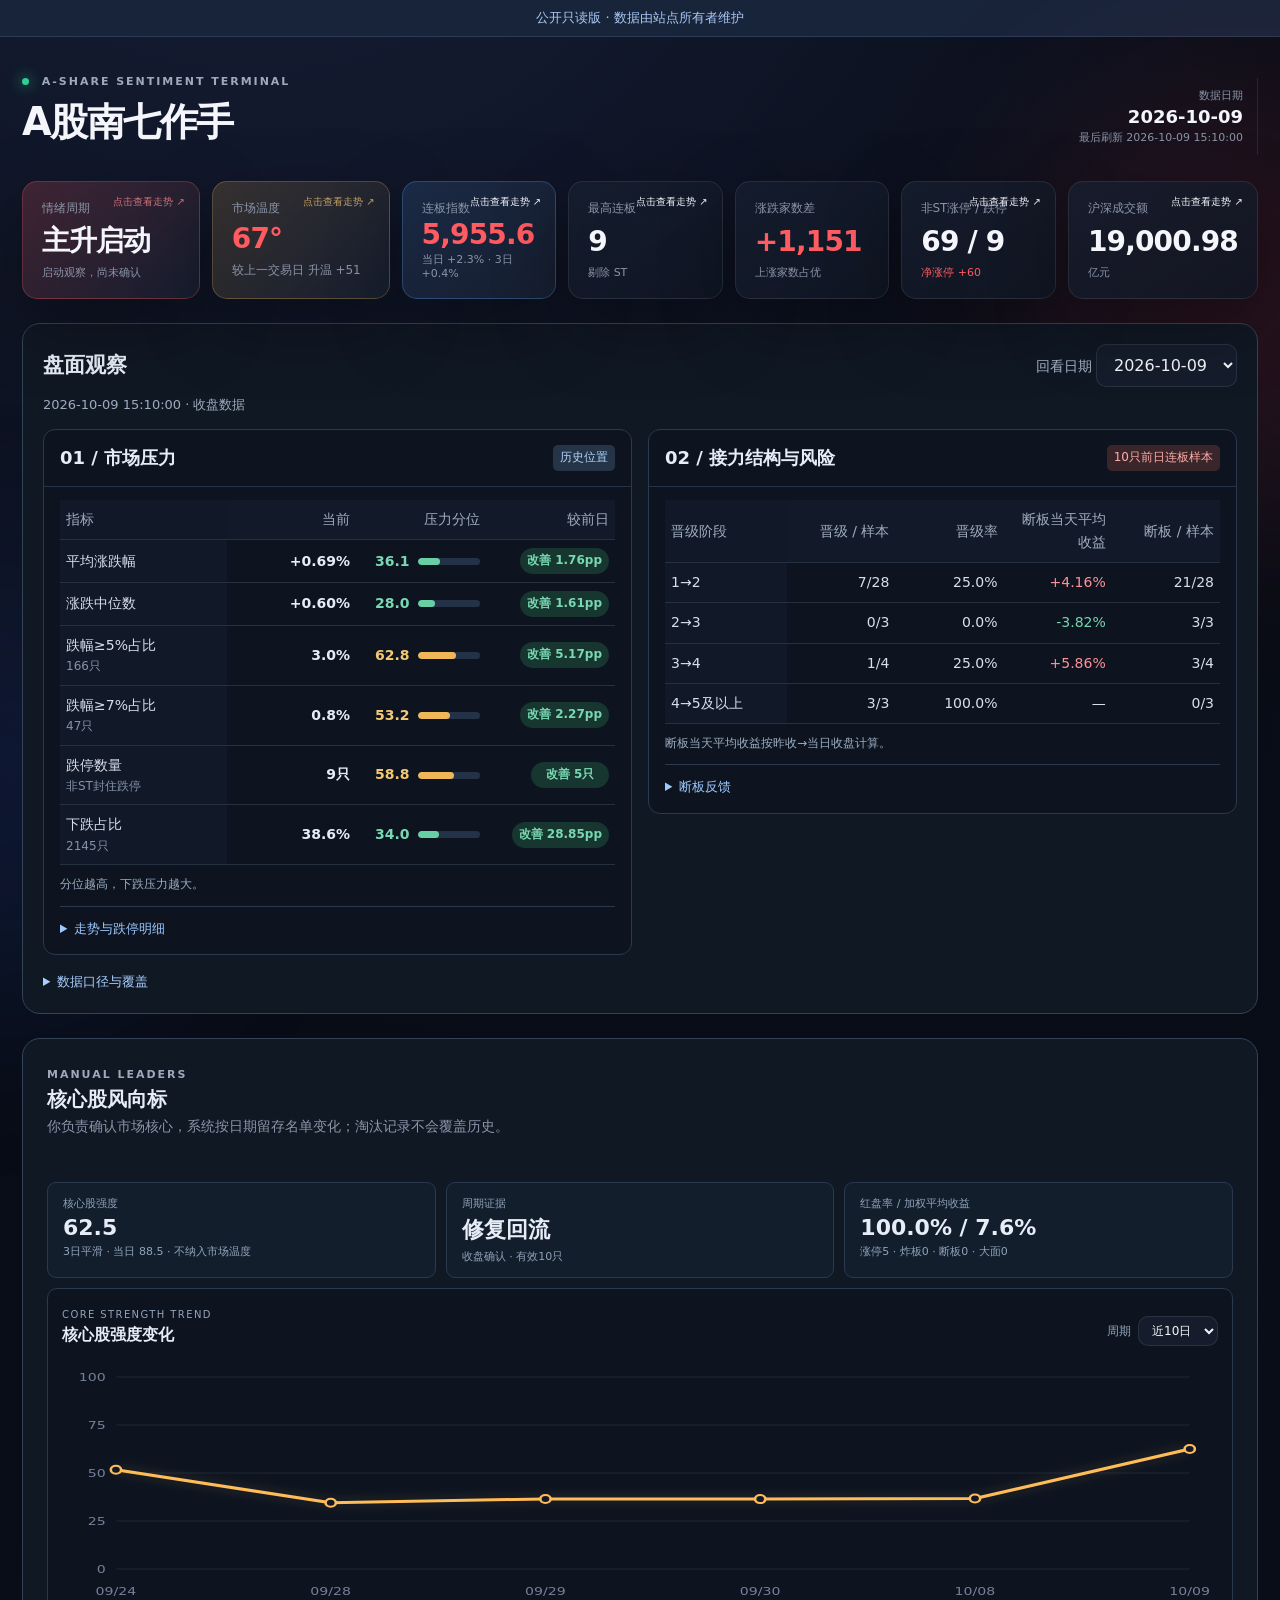
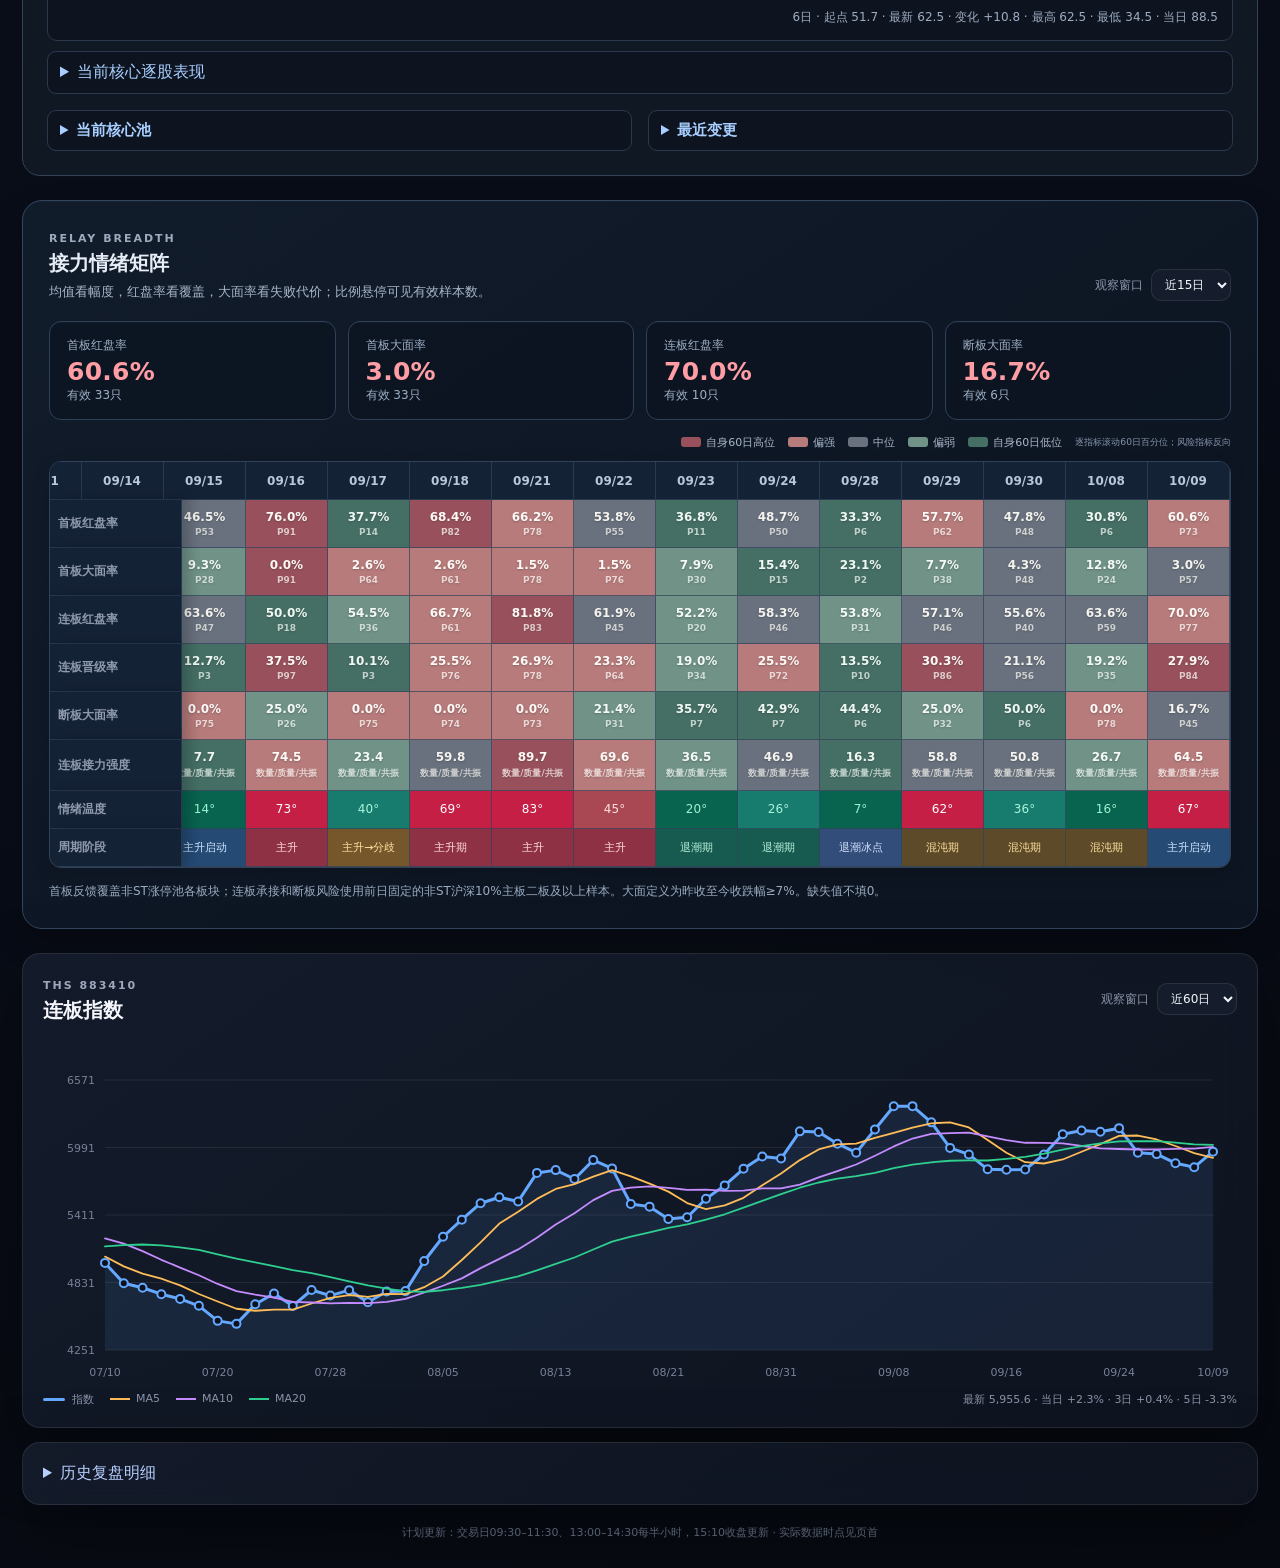
==== dashboard.html @ 371c24ba "Update dashboard 2026-10-10 15:49:01" ====
<!doctype html>
<html lang="zh-CN">
<head>
  <meta charset="utf-8">
  <meta name="viewport" content="width=device-width,initial-scale=1">
  <title>A股南七作手</title>
  <link rel="stylesheet" href="styles.css?v=20260912-compact-table2">
<link rel="stylesheet" href="environment.css?v=20261010-morandi-percentile1">  <link rel="stylesheet" href="public-readonly.css?v=1">
</head>
<body>
  <div class="ambient ambient-a"></div><div class="ambient ambient-b"></div>
  <main class="shell">
    <header class="topbar">
      <div>
        <div class="eyebrow"><span class="live-dot"></span> A-SHARE SENTIMENT TERMINAL</div>
        <h1>A股南七作手</h1>
      </div>
      <div class="top-actions">
        <div class="update-meta"><span>数据日期</span><strong id="tradeDate">—</strong><small id="updateTime">等待数据</small></div>
        <button id="reloadBtn" type="button">立即更新</button>
      </div>
    </header>

    <section class="hero-grid" aria-label="市场核心指标">
      <button id="breadthCard" type="button" hidden><span>市场广度</span><strong id="breadth">—</strong><small id="breadthSub">上涨占比</small></button>
      <button id="phaseCard" class="metric featured drilldown-card" type="button" aria-controls="phaseModal" aria-expanded="false"><span>情绪周期</span><strong id="phase">—</strong><small id="phaseHint"></small></button>
      <button id="temperatureCard" class="metric temperature-card drilldown-card" type="button" aria-controls="temperatureModal" aria-expanded="false"><span>市场温度</span><strong id="temperature">—</strong><small id="temperatureSub">等待计算</small></button>
      <button id="multiBoardCard" class="metric multiboard-card drilldown-card" type="button" aria-controls="multiBoardModal" aria-expanded="false"><span>连板指数</span><strong id="multiBoardValue">—</strong><small id="multiBoardSub">同花顺 883410</small></button>
      <button id="heightCard" class="metric drilldown-card" type="button" aria-controls="heightModal" aria-expanded="false"><span>最高连板</span><strong id="height">—</strong><small>剔除 ST</small></button>
      <article class="metric"><span>涨跌家数差</span><strong id="diff">—</strong><small id="diffSub">—</small></article>
      <button id="limitsCard" class="metric drilldown-card" type="button" aria-controls="metricModal" aria-expanded="false"><span>非ST涨停 / 跌停</span><strong id="limits">—</strong><small id="limitDiff">—</small></button>
      <button id="turnoverCard" class="metric drilldown-card" type="button" aria-controls="metricModal" aria-expanded="false"><span>沪深成交额</span><strong id="turnover">—</strong><small>亿元</small></button>
    </section>

    

    <section id="environment-panel" class="env-panel" aria-label="空仓与修复证据"><div class="env-heading"><div><h2>盘面观察</h2></div><label>回看日期 <select id="env-date"></select></label></div><div class="env-context" id="env-context"></div><div class="env-grid" id="env-cards"></div><details class="env-method"><summary>数据口径与覆盖</summary><div id="coverage-detail"></div><p>接力温度V2自2026-08-25起使用完整逐股名单；更早日期缺少同口径名单，保留历史温度V1，并在温度图提示中标明版本。两段适合分别观察方向和拐点，不直接比较绝对温度。</p><p>压力分位使用所选日之前250个交易日，不含当日。广度回建采用当前沪深北股票名单与前复权日线，存在退市遗漏、历史成分偏差；未获得报价的股票不填零。V2接力样本固定为前一交易日非ST沪深10%主板二板及以上股票，包含次日失败者；高位暂定义为4板及以上。</p><p>2026-08-25以前的“连板率”为当日连板数÷昨日涨停数的总量近似，只用于展示，不参与V1温度和周期判断。旧周期使用市场广度、涨跌停、炸板率、最高板和连板数量；恢复与主升分别要求连续改善和后续确认。</p><p>“连板日内中位”为固定样本今开→今收的中位数，用于识别承接和高开低走；“连板断板中位”为其中未续板股票昨收→今收的中位数，用于衡量接错后的代价。算术均值不参与V2核心评分。逐股数据不足60个有效交易日时使用绝对阈值，暂不使用短样本历史分位。</p><p>D日为收盘确认的连板终止日；D+1、D+2相对D日收盘累计计算，尚未发生的结果不展示。盘中仅记录暂未封板，不形成当日断板批次。收益是样本价格变化，不是实际打板收益。周期V3：有完整接力数据时与温度共用模型分，单独断板亏损不否决修复观察；修复确认要求连续改善与承接，风险独立展示。盘中判断未确认。规则仍需随实盘样本积累继续验证。</p><p>所有时间为北京时间。非交易日、行情日期未切换时跳过更新；上游延迟或失败会保留上一完整版本。</p></details></section>
    <section class="core-panel" aria-labelledby="corePoolTitle">
      <div class="section-head"><div><span class="section-kicker">MANUAL LEADERS</span><h2 id="corePoolTitle">核心股风向标</h2><p>你负责确认市场核心，系统按日期留存名单变化；淘汰记录不会覆盖历史。</p></div></div>
      <form id="coreStockForm" class="core-form">
        <label>股票名称或代码<input id="coreInstrument" name="instrument" maxlength="40" required placeholder="如：大众交通 / 600611"></label>
        <label>身份<select id="coreRole" name="role"><option>总龙头</option><option>板块龙头</option><option>抱团趋势强股</option></select></label>
        <label>所属题材<input id="coreTheme" name="theme" maxlength="40" placeholder="如：无人驾驶"></label>
        <label>操作<select id="coreAction" name="action"><option>新增</option><option>降级</option><option>淘汰</option></select></label>
        <button type="submit">保存今日记录</button>
      </form>
      <div id="coreFormStatus" class="core-form-status" aria-live="polite"></div>
      <div id="coreAnalysis" class="core-analysis"><p class="core-empty">等待核心股行情分析</p></div>
      <div class="core-columns"><details class="core-fold"><summary>当前核心池</summary><div id="coreActivePool" class="core-list"></div></details><details class="core-fold"><summary>最近变更</summary><div id="coreRecentEntries" class="core-list"></div></details></div>
    </section>
    <section class="relay-panel" aria-labelledby="relayMatrixTitle">
      <div class="section-head">
        <div><span class="section-kicker">RELAY BREADTH</span><h2 id="relayMatrixTitle">接力情绪矩阵</h2><p>均值看幅度，红盘率看覆盖，大面率看失败代价；比例悬停可见有效样本数。</p></div>
        <label>观察窗口<select id="relayPeriod"><option value="10">近10日</option><option value="15" selected>近15日</option><option value="20">近20日</option><option value="30">近30日</option><option value="60">近60日</option></select></label>
      </div>
      <div id="relaySnapshot" class="relay-snapshot" aria-label="最新首板与连板反馈"></div>
      <div class="relay-heat-legend" aria-label="矩阵色阶"><span><i class="heat-strong-3"></i>自身60日高位</span><span><i class="heat-strong-1"></i>偏强</span><span><i class="heat-neutral"></i>中位</span><span><i class="heat-weak-1"></i>偏弱</span><span><i class="heat-weak-3"></i>自身60日低位</span><small>逐指标滚动60日百分位；风险指标反向</small></div>
      <div class="relay-matrix-wrap"><table class="relay-matrix"><thead id="relayMatrixHead"></thead><tbody id="relayMatrixBody"></tbody></table></div>
      <p class="relay-note">首板反馈覆盖非ST涨停池各板块；连板承接和断板风险使用前日固定的非ST沪深10%主板二板及以上样本。大面定义为昨收至今收跌幅≥7%。缺失值不填0。</p>
    </section>
    <section class="chart-panel">
      <div class="section-head">
        <div><span class="section-kicker">THS 883410</span><h2>连板指数</h2></div>
        <label>观察窗口<select id="multiBoardOverviewPeriod"><option value="20">近20日</option><option value="40">近40日</option><option value="60" selected>近60日</option><option value="90">近90日</option><option value="all">全部</option></select></label>
      </div>
      <div id="multiBoardOverviewChart" class="chart" role="img" aria-label="连板指数折线图"></div>
      <div class="chart-foot multiboard-foot"><span><i class="legend-line multiboard-legend"></i>指数</span><span><i class="ma-key ma5"></i>MA5</span><span><i class="ma-key ma10"></i>MA10</span><span><i class="ma-key ma20"></i>MA20</span><span id="multiBoardOverviewSummary">—</span></div>
    </section>
    <details class="table-panel" style="padding:20px"><summary style="cursor:pointer;font-size:16px;color:#b7cfff">历史复盘明细</summary>
      <div class="section-head">
        <div><span class="section-kicker">DAILY REVIEW</span><h2>每日复盘明细</h2></div>
        <div class="legend"><span><i class="heat up"></i>情绪偏强</span><span><i class="heat flat"></i>均衡</span><span><i class="heat down"></i>情绪偏弱</span></div>
      </div>
      <div class="table-wrap">
        <table>
          <thead><tr><th>日期</th><th>温度</th><th>上涨</th><th>下跌</th><th>涨跌差</th><th>市场广度</th><th>涨停</th><th>跌停</th><th>涨跌停差</th><th>炸板率</th><th>2板+</th><th>连板率</th><th>昨连板日内中位</th><th>连板断板跌≥7%</th><th>连板断板中位</th><th>周期</th></tr></thead>
          <tbody id="reviewBody"></tbody>
        </table>
      </div>
    </details>
<footer>计划更新：交易日09:30–11:30、13:00–14:30每半小时，15:10收盘更新 · 实际数据时点见页首</footer>
  </main>
  <div id="heightModal" class="temperature-modal" hidden>
    <section class="temperature-dialog" role="dialog" aria-modal="true" aria-labelledby="heightModalTitle">
      <div class="section-head temperature-dialog-head">
        <div><span class="section-kicker">HEIGHT TREND</span><h2 id="heightModalTitle">每日最高连板</h2></div>
        <div class="temperature-dialog-actions"><label>观察窗口<select id="period"><option value="20">近20日</option><option value="40">近40日</option><option value="60">近60日</option><option value="90">近90日</option><option value="all">全部</option></select></label><button id="heightModalClose" class="modal-close" type="button" aria-label="关闭最高连板走势">×</button></div>
      </div>
      <div id="chart" class="chart temperature-chart" role="img" aria-label="每日最高连板折线图"></div>
      <div class="chart-foot"><span><i class="legend-line"></i>最高连板</span><span id="chartSummary">—</span></div>
    </section>
  </div>
  <div id="temperatureModal" class="temperature-modal" hidden>
    <section class="temperature-dialog" role="dialog" aria-modal="true" aria-labelledby="temperatureModalTitle">
      <div class="section-head temperature-dialog-head">
        <div><span class="section-kicker">SENTIMENT TEMPERATURE</span><h2 id="temperatureModalTitle">每日市场温度</h2></div>
        <div class="temperature-dialog-actions">
          <label>观察窗口<select id="temperaturePeriod"><option value="20">近20日</option><option value="40">近40日</option><option value="60">近60日</option><option value="90">近90日</option><option value="all">全部</option></select></label>
          <button id="temperatureModalClose" class="modal-close" type="button" aria-label="关闭温度走势">×</button>
        </div>
      </div>
      <div id="temperatureChart" class="chart temperature-chart" role="img" aria-label="每日市场温度折线图"></div>
      <div class="chart-foot"><span><i class="legend-line temperature-legend"></i>情绪温度</span><span id="temperatureChartSummary">—</span></div>
      <div id="temperatureBreakdown" class="temperature-breakdown">等待分项计算</div>
    </section>
  </div>
  <div id="phaseModal" class="temperature-modal" hidden>
    <section class="temperature-dialog" role="dialog" aria-modal="true" aria-labelledby="phaseModalTitle">
      <div class="section-head temperature-dialog-head">
        <div><span class="section-kicker">SENTIMENT CYCLE</span><h2 id="phaseModalTitle">每日情绪周期</h2></div>
        <div class="temperature-dialog-actions">
          <label>观察窗口<select id="phasePeriod"><option value="20">近20日</option><option value="40">近40日</option><option value="60">近60日</option><option value="90">近90日</option><option value="all">全部</option></select></label>
          <label>选择日期<select id="phaseDate"></select></label>
          <label>人工周期<select id="phaseChoice"><option value="">未填写</option><option>主升期</option><option>高位分歧</option><option>退潮期</option><option>退潮冰点</option><option>混沌期</option><option>混沌冰点</option><option>主升启动</option><option>主升→分歧</option><option>主升</option></select></label>
          <button id="phaseSave" type="button">保存</button>
          <button id="phaseModalClose" class="modal-close" type="button" aria-label="关闭情绪周期走势">×</button>
        </div>
      </div>
      <div id="phaseChart" class="chart temperature-chart" role="img" aria-label="每日情绪周期走势图"></div>
      <div class="chart-foot"><span><i class="legend-line phase-legend"></i>情绪周期轨迹</span><span id="phaseChartSummary">—</span></div>
    </section>
  </div>
  <div id="metricModal" class="temperature-modal" hidden>
    <section class="temperature-dialog" role="dialog" aria-modal="true" aria-labelledby="metricModalTitle">
      <div class="section-head temperature-dialog-head">
        <div><span id="metricModalKicker" class="section-kicker">MARKET TREND</span><h2 id="metricModalTitle">指标走势</h2></div>
        <div class="temperature-dialog-actions">
          <label>观察窗口<select id="metricPeriod"><option value="20">近20日</option><option value="40">近40日</option><option value="60">近60日</option><option value="90">近90日</option><option value="all">全部</option></select></label>
          <button id="metricModalClose" class="modal-close" type="button" aria-label="关闭指标走势">×</button>
        </div>
      </div>
      <div id="metricChart" class="chart temperature-chart" role="img" aria-label="每日指标走势图"></div>
      <div class="chart-foot"><span id="metricChartLegend"></span><span id="metricChartSummary">—</span></div>
    </section>
  </div>
  <div id="multiBoardModal" class="temperature-modal" hidden>
    <section class="temperature-dialog" role="dialog" aria-modal="true" aria-labelledby="multiBoardModalTitle">
      <div class="section-head temperature-dialog-head">
        <div><span class="section-kicker">THS 883410</span><h2 id="multiBoardModalTitle">连板指数</h2></div>
        <div class="temperature-dialog-actions"><label>观察窗口<select id="multiBoardPeriod"><option value="20">近20日</option><option value="40">近40日</option><option value="60" selected>近60日</option><option value="90">近90日</option><option value="all">全部</option></select></label><button id="multiBoardModalClose" class="modal-close" type="button" aria-label="关闭连板指数走势">×</button></div>
      </div>
      <div id="multiBoardChart" class="chart temperature-chart" role="img" aria-label="连板指数折线图"></div>
      <div class="chart-foot"><span><i class="legend-line multiboard-legend"></i>指数 · MA5 · MA10 · MA20</span><span id="multiBoardChartSummary">—</span></div>
    </section>
  </div>
  <script src="app.js?v=20261010-morandi-percentile1"></script>
<script src="environment.js?v=20260926-relay-autoload1"></script><script src="public-readonly.js?v=1"></script>
</body>
</html>
---- styles.css ----
:root{--bg:#070a12;--panel:rgba(16,22,35,.82);--panel2:rgba(23,31,48,.78);--line:rgba(255,255,255,.09);--text:#f4f6fb;--muted:#8b95a9;--red:#ff5b61;--green:#2ecf8f;--amber:#ffbd59;--blue:#64a8ff;--shadow:0 24px 70px rgba(0,0,0,.34)}
*{box-sizing:border-box}html{color-scheme:dark}body{margin:0;background:radial-gradient(circle at 20% -10%,#18213c 0,transparent 32%),linear-gradient(160deg,#080b13,#090d18 55%,#070a11);color:var(--text);font-family:Inter,"Microsoft YaHei",system-ui,sans-serif;min-height:100vh}.ambient{position:fixed;width:420px;height:420px;border-radius:50%;filter:blur(110px);opacity:.13;pointer-events:none}.ambient-a{background:#ff4858;right:-170px;top:10%}.ambient-b{background:#356dff;left:-220px;bottom:-100px}.shell{width:min(1540px,calc(100% - 44px));margin:auto;padding:38px 0 28px;position:relative}.topbar{display:flex;justify-content:space-between;align-items:flex-end;gap:24px;margin-bottom:26px}.eyebrow,.section-kicker{font-size:11px;letter-spacing:.18em;color:#9fa9bd;font-weight:700}.live-dot{display:inline-block;width:7px;height:7px;border-radius:50%;background:var(--green);box-shadow:0 0 14px var(--green);margin-right:7px}h1{font-size:clamp(28px,3vw,44px);letter-spacing:-.04em;margin:9px 0 7px}h2{font-size:20px;margin:4px 0 0}p{margin:0;color:var(--muted);font-size:14px}.top-actions{display:flex;gap:12px;align-items:stretch}.update-meta{min-width:178px;padding:10px 14px;text-align:right;border-right:1px solid var(--line)}.update-meta span,.update-meta small{display:block;color:var(--muted);font-size:11px}.update-meta strong{display:block;font-size:18px;margin:3px 0}button,select{font:inherit;color:var(--text);background:#151d2c;border:1px solid var(--line);border-radius:10px;padding:10px 13px}button{cursor:pointer}button:hover{background:#1c2638}.hero-grid{display:grid;grid-template-columns:1.25fr repeat(5,1fr);gap:12px;margin-bottom:14px}.metric,.chart-panel,.table-panel{background:linear-gradient(145deg,var(--panel2),var(--panel));border:1px solid var(--line);box-shadow:var(--shadow);backdrop-filter:blur(18px)}.metric{border-radius:15px;padding:18px 19px;min-height:118px;display:flex;flex-direction:column;justify-content:space-between}.metric.featured{background:linear-gradient(135deg,rgba(255,91,97,.2),rgba(23,31,48,.88));border-color:rgba(255,91,97,.3)}.metric span{font-size:12px;color:var(--muted)}.metric strong{font-size:28px;letter-spacing:-.03em}.metric small{color:var(--muted);font-size:11px}.positive{color:var(--red)!important}.negative{color:var(--green)!important}.chart-panel,.table-panel{border-radius:18px;padding:20px;margin-top:14px}.section-head{display:flex;justify-content:space-between;align-items:center;gap:16px;margin-bottom:14px}.section-head label{color:var(--muted);font-size:12px}.section-head select{margin-left:8px;padding:7px 9px}.chart{height:350px;position:relative}.chart svg{width:100%;height:100%;overflow:visible}.grid-line{stroke:rgba(255,255,255,.08);stroke-width:1}.axis-label{fill:#778297;font-size:11px}.trend{fill:none;stroke:url(#lineGradient);stroke-width:3;stroke-linejoin:round;stroke-linecap:round;filter:drop-shadow(0 0 7px rgba(255,91,97,.25))}.area{fill:url(#areaGradient)}.point{fill:#0c111d;stroke:#ff6b70;stroke-width:2}.point:hover{fill:#ff6b70}.tooltip{position:absolute;pointer-events:none;background:#111827;border:1px solid rgba(255,255,255,.12);box-shadow:0 12px 30px rgba(0,0,0,.38);border-radius:10px;padding:9px 11px;font-size:12px;transform:translate(-50%,-115%);white-space:nowrap}.tooltip strong{color:#ff7479;font-size:15px}.chart-foot{display:flex;justify-content:space-between;color:var(--muted);font-size:11px;margin-top:4px}.legend-line{display:inline-block;width:22px;height:3px;background:var(--red);vertical-align:middle;margin-right:7px;border-radius:3px}.legend{display:flex;gap:12px;color:var(--muted);font-size:11px}.heat{display:inline-block;width:9px;height:9px;border-radius:3px;margin-right:5px}.heat.up{background:var(--red)}.heat.flat{background:#697386}.heat.down{background:var(--green)}.table-wrap{overflow:auto;max-height:570px;border-top:1px solid var(--line)}table{border-collapse:collapse;width:100%;min-width:1430px;font-size:12px}th{position:sticky;top:0;background:#121a29;color:#8f99ad;font-weight:600;text-align:right;padding:12px 10px;border-bottom:1px solid var(--line);z-index:2}td{text-align:right;padding:11px 10px;border-bottom:1px solid rgba(255,255,255,.055);white-space:nowrap;color:#d8deea}th:first-child,td:first-child{text-align:left;position:sticky;left:0;background:#111827;z-index:1}tbody tr:hover td{background-color:rgba(255,255,255,.035)}.diff-cell{font-weight:700;border-radius:5px}.phase{display:inline-block;padding:4px 9px;border-radius:999px;font-weight:700}.phase-高潮{color:#ff8085;background:rgba(255,91,97,.14)}.phase-修复{color:#8bbcff;background:rgba(100,168,255,.13)}.phase-分歧{color:#ffd07d;background:rgba(255,189,89,.13)}.phase-退潮{color:#62deb0;background:rgba(46,207,143,.13)}.phase-冰点{color:#9ebcff;background:rgba(93,125,255,.14)}footer{text-align:center;color:#646f83;font-size:11px;padding:20px 0 0}@media(max-width:1100px){.hero-grid{grid-template-columns:repeat(3,1fr)}}@media(max-width:720px){.shell{width:min(100% - 24px,1540px);padding-top:22px}.topbar{align-items:flex-start;flex-direction:column}.top-actions{width:100%;justify-content:space-between}.hero-grid{grid-template-columns:repeat(2,1fr)}.section-head{align-items:flex-start;flex-direction:column}.chart{height:290px}.metric{min-height:105px}.metric strong{font-size:24px}}@media(max-width:420px){.hero-grid{grid-template-columns:1fr}.top-actions{flex-direction:column}.update-meta{text-align:left;border-right:0;border-left:1px solid var(--line)}}
.point-label{fill:#f3f6fc;font-size:12px;font-weight:700;paint-order:stroke;stroke:#111827;stroke-width:4px;stroke-linejoin:round}.point:hover,.point:focus{fill:#ff6b70;outline:none}.tooltip{border-radius:12px;padding:11px 13px;z-index:5}.tooltip span,.tooltip strong,.tooltip em{display:block}.tooltip span{color:var(--muted);font-size:11px}.tooltip strong{font-size:16px;margin:3px 0}.tooltip em{color:#e8edf7;font-style:normal;max-width:280px;white-space:normal}
.diagnostics{display:grid;grid-template-columns:repeat(4,1fr);background:rgba(12,17,28,.72);border:1px solid var(--line);border-radius:15px;overflow:hidden;box-shadow:var(--shadow)}.diagnostic{padding:15px 18px;border-right:1px solid var(--line);min-width:0}.diagnostic:last-child{border-right:0}.diagnostic span,.diagnostic small{display:block;color:var(--muted);font-size:11px}.diagnostic strong{display:block;font-size:18px;margin:7px 0 5px;white-space:nowrap}.diagnostic small{white-space:nowrap;overflow:hidden;text-overflow:ellipsis}@media(max-width:900px){.diagnostics{grid-template-columns:repeat(2,1fr)}.diagnostic:nth-child(2){border-right:0}.diagnostic:nth-child(-n+2){border-bottom:1px solid var(--line)}}@media(max-width:480px){.diagnostics{grid-template-columns:1fr}.diagnostic{border-right:0;border-bottom:1px solid var(--line)}.diagnostic:last-child{border-bottom:0}}
.hero-grid{grid-template-columns:1.15fr 1.15fr repeat(5,1fr)}.temperature-card{background:linear-gradient(135deg,rgba(255,189,89,.16),rgba(23,31,48,.88));border-color:rgba(255,189,89,.25)}.temperature-card strong{font-variant-numeric:tabular-nums}.temperature-cell{min-width:76px}.temperature-cell strong{font-size:14px}.temperature-cell small{display:inline-block;margin-left:6px;font-size:11px;opacity:.78}@media(max-width:1100px){.hero-grid{grid-template-columns:repeat(3,1fr)}}@media(max-width:720px){.hero-grid{grid-template-columns:repeat(2,1fr)}}@media(max-width:420px){.hero-grid{grid-template-columns:1fr}}
.hero-grid{grid-template-columns:1.15fr 1.15fr repeat(6,1fr)}.multiboard-card{background:linear-gradient(135deg,rgba(100,168,255,.14),rgba(23,31,48,.88));border-color:rgba(100,168,255,.28)}.multiboard-card strong{font-variant-numeric:tabular-nums}.multiboard-legend{background:#64a8ff}.multiboard-trend{fill:none;stroke:#64a8ff;stroke-width:3;stroke-linejoin:round;stroke-linecap:round}.multiboard-area{fill:rgba(100,168,255,.1)}.multiboard-point{fill:#0c111d;stroke:#64a8ff;stroke-width:2}.multiboard-point-label{fill:#8bbcff;font-size:10px}@media(max-width:1100px){.hero-grid{grid-template-columns:repeat(3,1fr)}}@media(max-width:720px){.hero-grid{grid-template-columns:repeat(2,1fr)}}@media(max-width:420px){.hero-grid{grid-template-columns:1fr}}
.hero-grid{grid-template-columns:1.15fr 1.15fr repeat(5,1fr)}.multiboard-ma{fill:none;stroke-width:1.8;stroke-linejoin:round;stroke-linecap:round}.multiboard-ma.ma5{stroke:#ffbd59}.multiboard-ma.ma10{stroke:#c58cff}.multiboard-ma.ma20{stroke:#2ecf8f}.multiboard-foot{justify-content:flex-start;gap:16px}.multiboard-foot span:last-child{margin-left:auto}.ma-key{display:inline-block;width:20px;height:2px;margin-right:6px;vertical-align:middle}.ma-key.ma5{background:#ffbd59}.ma-key.ma10{background:#c58cff}.ma-key.ma20{background:#2ecf8f}@media(max-width:1100px){.hero-grid{grid-template-columns:repeat(3,1fr)}}@media(max-width:720px){.hero-grid{grid-template-columns:repeat(2,1fr)}}@media(max-width:420px){.hero-grid{grid-template-columns:1fr}}

/* Keep the review table compact after redundant columns are removed. */
.table-wrap table{min-width:1120px;table-layout:fixed}
.table-wrap th{padding:10px 6px;white-space:normal;line-height:1.35}
.table-wrap td{padding:10px 6px}
.table-wrap th:nth-child(1){width:86px}
.table-wrap th:nth-child(2){width:62px}
.table-wrap th:nth-child(3),.table-wrap th:nth-child(4),.table-wrap th:nth-child(5){width:58px}
.table-wrap th:nth-child(6),.table-wrap th:nth-child(9){width:66px}
.table-wrap th:nth-child(7),.table-wrap th:nth-child(8),.table-wrap th:nth-child(11){width:54px}
.table-wrap th:nth-child(10){width:58px}
.table-wrap th:nth-child(12){width:64px}
.table-wrap th:nth-child(13){width:96px}
.table-wrap th:nth-child(14){width:100px}
.table-wrap th:nth-child(15){width:112px}
.table-wrap th:nth-child(16){width:74px}
.sync-note{color:var(--muted);font-size:11px}.temperature-legend{background:linear-gradient(90deg,#54b8ff,#ffbd59,#ff5b61)}.temperature-zone{pointer-events:none}.zone-hot{fill:rgba(255,91,97,.055)}.zone-warm{fill:rgba(255,189,89,.04)}.zone-neutral{fill:rgba(255,255,255,.018)}.zone-cool{fill:rgba(84,184,255,.025)}.zone-ice{fill:rgba(84,184,255,.05)}.temperature-area{fill:url(#temperatureArea)}.temperature-trend{fill:none;stroke:url(#temperatureGradient);stroke-width:3;stroke-linejoin:round;stroke-linecap:round;filter:drop-shadow(0 0 7px rgba(255,189,89,.2))}.temperature-point{fill:#0c111d;stroke:#ffbd59;stroke-width:2}.temperature-point:hover,.temperature-point:focus{fill:#ffbd59;outline:none}.temperature-tooltip strong{color:#ffca70}.temperature-point-label{stroke:#111827}
.temperature-card{cursor:pointer;position:relative;transition:transform .18s ease,border-color .18s ease,box-shadow .18s ease}.temperature-card:hover,.temperature-card:focus{transform:translateY(-2px);border-color:rgba(255,189,89,.55);box-shadow:0 20px 55px rgba(255,189,89,.12);outline:none}.temperature-card:after{content:'点击查看走势  ↗';position:absolute;right:14px;top:13px;color:rgba(255,208,125,.72);font-size:10px}.modal-open{overflow:hidden}.temperature-modal[hidden]{display:none}.temperature-modal{position:fixed;inset:0;z-index:100;display:flex;align-items:center;justify-content:center;padding:24px;background:rgba(3,6,12,.72);backdrop-filter:blur(10px)}.temperature-dialog{width:min(1120px,100%);background:linear-gradient(145deg,rgba(24,32,49,.98),rgba(10,15,25,.98));border:1px solid rgba(255,189,89,.25);border-radius:20px;padding:22px;box-shadow:0 35px 100px rgba(0,0,0,.62)}.temperature-dialog-head{margin-bottom:8px}.temperature-dialog-actions{display:flex;align-items:center;gap:12px}.temperature-dialog-actions label{color:var(--muted);font-size:12px}.temperature-dialog-actions select{margin-left:8px;padding:7px 9px}.modal-close{width:38px;height:38px;padding:0;border-radius:50%;font-size:25px;line-height:1}.temperature-chart{height:min(55vh,470px)}@media(max-width:620px){.temperature-modal{padding:10px}.temperature-dialog{padding:16px}.temperature-dialog-head{align-items:flex-start}.temperature-dialog-actions{width:100%;justify-content:space-between}.temperature-chart{height:55vh}}
.drilldown-card{position:relative;cursor:pointer;text-align:left;appearance:none;transition:transform .18s ease,border-color .18s ease,box-shadow .18s ease}.drilldown-card:hover,.drilldown-card:focus-visible{transform:translateY(-2px);outline:none}.drilldown-card:after{content:'点击查看走势  ↗';position:absolute;right:14px;top:13px;font-size:10px}.featured.drilldown-card:after{color:rgba(255,138,143,.78)}.featured.drilldown-card:hover,.featured.drilldown-card:focus-visible{border-color:rgba(255,91,97,.6);box-shadow:0 20px 55px rgba(255,91,97,.13)}.phase-legend{background:linear-gradient(90deg,#8ca9ff,#2ecf8f,#ffbd59,#64a8ff,#ff5b61)}.phase-trend{fill:none;stroke:url(#phaseLineGradient);stroke-width:3;stroke-linejoin:round;stroke-linecap:round;filter:drop-shadow(0 0 7px rgba(100,168,255,.2))}.phase-point{fill:#0c111d;stroke-width:3}.phase-point:hover,.phase-point:focus{fill:#fff;outline:none}.phase-point-label{fill:#e8edf7;font-size:11px;font-weight:700;paint-order:stroke;stroke:#111827;stroke-width:4px;stroke-linejoin:round}.phase-axis-label{font-weight:700}.phase-tooltip em{color:#dfe5f1}
.metric-trend{fill:none;stroke-width:3;stroke-linejoin:round;stroke-linecap:round;filter:drop-shadow(0 0 6px rgba(100,168,255,.18))}.metric-point{fill:#0c111d;stroke-width:2}.metric-point:hover,.metric-point:focus{fill:#fff;outline:none}.metric-point-label{font-size:11px;font-weight:700;paint-order:stroke;stroke:#111827;stroke-width:4px;stroke-linejoin:round}.metric-tooltip strong{color:#a9caff}.metric-tooltip em{color:#dfe5f1}.metric-legend-item{display:inline-flex;align-items:center;margin-right:15px}.metric-legend-item i{width:22px;height:3px;border-radius:3px;margin-right:7px}
.temperature-breakdown{margin-top:13px;padding:10px 12px;border:1px solid rgba(255,189,89,.13);border-radius:10px;background:rgba(255,189,89,.045);color:#aeb8ca;font-size:11px;text-align:center;letter-spacing:.01em}
.phase-主升期,.phase-主升{color:#ffdce0;background:rgba(190,58,82,.28)}.phase-主升启动{color:#cfe7ff;background:rgba(55,113,177,.3)}.phase-高位分歧,.phase-主升→分歧{color:#ffe2a3;background:rgba(160,111,37,.3)}.phase-混沌期,.phase-混沌\ ·\ 修复观察{color:#ffe1a0;background:rgba(128,96,32,.3)}.phase-退潮期{color:#b9f2dc;background:rgba(26,122,103,.3)}.phase-退潮冰点,.phase-混沌冰点{color:#d5e4ff;background:rgba(65,95,151,.35)}.phase-未填写{color:#94a1b5;background:rgba(80,96,120,.22)}
---- environment.css ----
.env-panel{margin:24px 0;padding:24px;background:#101824;border:1px solid #344456;border-radius:18px;color:#e7edf7;font-size:16px;line-height:1.65}.env-heading{display:flex;justify-content:space-between;align-items:center;gap:16px}.env-heading h2{margin:4px 0;font-size:25px}.env-heading label{font-size:14px;color:#a7b5c9}.env-heading select{font-size:16px}.env-context{color:#9dabbe;font-size:14px;margin:12px 0}.env-grid{display:grid;grid-template-columns:1fr 1fr;gap:18px}.env-card{background:#0d1420;border:1px solid #2a394e;border-radius:12px;overflow:hidden}.env-card-head{padding:18px 20px;display:flex;justify-content:space-between;align-items:flex-start;gap:12px;border-bottom:1px solid #263245}.env-card-head h3{font-size:20px;margin:0}.env-card-head p{font-size:14px;color:#a1aec1;margin:4px 0}.env-pill{display:inline-block;border-radius:5px;padding:4px 9px;font-size:14px;white-space:nowrap;background:#253447;color:#acd4ff}.env-pill.bad{background:#3a262a;color:#ffaca8}.env-pill.good{background:#193c33;color:#8cd8b9}.env-card-body{padding:18px 20px}.env-card table{width:100%;border-collapse:collapse;font-size:14px;white-space:nowrap}.env-card th{color:#9facbe;font-weight:normal}.env-card th,.env-card td{padding:11px 8px;text-align:right;border-bottom:1px solid #253041;position:static}.env-card th:first-child,.env-card td:first-child{text-align:left}.env-card td small{display:block;font-size:12px;color:#8493a9}.env-scroll{overflow-x:auto}.env-card tbody tr:hover{background:#152031}.env-muted{font-size:14px;color:#a1aec1}.env-note{border-left:3px solid #6aa7e8;padding-left:11px;margin:16px 0 3px;font-size:14px;color:#c5d3e5}.env-statrow{display:grid;grid-template-columns:repeat(3,1fr);gap:9px;margin-bottom:16px}.env-stat{padding:12px;background:#172233;border-radius:6px}.env-stat span{font-size:13px;color:#a8b7ca}.env-stat b{display:block;font-size:24px;font-variant-numeric:tabular-nums}.env-stat small{font-size:12px;color:#a0aec0}.env-negative{color:#75d7ad}.env-positive{color:#ff9198}.env-details{border-top:1px solid #2a394e;padding-top:12px;margin-top:16px;font-size:14px}.env-details summary{color:#9dc9ff;cursor:pointer}.env-details a{color:#9dc9ff}.env-method{font-size:14px;color:#a4b2c4;margin-top:20px}.env-method summary{cursor:pointer;color:#a8cfff}.env-card .env-trend{display:flex;align-items:center;justify-content:space-between;padding:10px 0;gap:12px}.env-card .env-trend select{max-width:200px;font-size:14px}.env-linechart{width:100%;height:150px;display:block}.env-chart-label{font-size:12px;fill:#9badc4}.env-card .env-history-note{font-size:13px;color:#8fa3bd;margin:4px 0 8px}.env-empty{padding:14px;background:#192231;font-size:14px;color:#aebbd0;border-radius:5px}.env-method code{color:#c3dcff}@media(max-width:1100px){.env-grid{grid-template-columns:1fr}}@media(max-width:620px){.env-panel{padding:15px}.env-heading{align-items:flex-start;flex-direction:column}.env-card-body,.env-card-head{padding:14px}.env-stat b{font-size:20px}.env-statrow{gap:5px}.env-stat{padding:9px}.env-heading h2{font-size:22px}}

#temperatureSub .temp-direction,#temperatureSub .temp-warning{display:block;line-height:1.6}#temperatureSub .temp-warning{color:#ffcc85;margin-top:4px;font-size:13px}.temperature-breakdown{text-align:left;font-size:14px;padding:16px 18px;line-height:1.65;letter-spacing:normal}.temp-explain-head{display:flex;align-items:center;justify-content:space-between;gap:12px}.temp-explain-head>strong{font-size:18px;color:#e4ecf8}.temp-risk-on{color:#ffd08c;background:#392d20;padding:3px 8px;border-radius:5px}.temp-risk-off{color:#acc0d8}.temp-reasons{padding:0;margin:12px 0;list-style:none}.temp-reasons li{padding:8px 0}.temp-reasons b{display:block;color:#e7c89f;margin-bottom:3px}.temp-reasons span{color:#b6c4d8}.temp-impact{margin:8px 0;color:#c0cee0}.temp-calculation{margin-top:12px;border-top:1px solid #364153;padding-top:10px}.temp-calculation summary{cursor:pointer;color:#a5ccff}.temp-calculation p{margin:10px 0;color:#aebed2}.temp-score-grid{display:grid;grid-template-columns:repeat(5,1fr);gap:10px;margin:14px 0}.temp-score-grid>div{padding:10px;background:#101a28;border-radius:5px}.temp-score-grid span{display:block;font-size:14px;color:#acbdd0}.temp-score-grid strong{display:block;font-size:22px;color:#e6edf7}.temp-score-grid small{font-size:12px;color:#93a6bf}.temp-formula{padding:10px;border-left:3px solid #88b8f3;background:#152234}.temp-levels{display:grid;grid-template-columns:1fr 1fr;gap:5px;font-size:13px;color:#bdcbe0}.temperature-dialog{max-height:92vh;overflow-y:auto}.env-source-table{border-collapse:collapse;width:100%;white-space:normal;font-size:13px}.env-source-table td,.env-source-table th{padding:9px;border-bottom:1px solid #29374c;text-align:left;position:static}.env-source-table td:first-child{min-width:135px}.temp-sample-counts{display:flex;flex-wrap:wrap;gap:6px 16px;font-size:13px;color:#bdcbe0}@media(max-width:650px){.temp-score-grid{grid-template-columns:repeat(2,1fr)}.temp-explain-head{align-items:flex-start;flex-direction:column}.temp-levels{grid-template-columns:1fr}.temperature-breakdown{padding:12px}}

/* Compact diagnostics: keep evidence visible and secondary views folded. */
.env-panel{padding:20px}.env-heading h2{font-size:21px}.env-context{font-size:13px;margin:7px 0 14px}.env-grid{align-items:start;gap:16px}.env-card-head{padding:13px 16px;align-items:center}.env-card-head h3{font-size:18px;margin:0}.env-pill{font-size:12px;padding:3px 7px}.env-card-body{padding:13px 16px}.env-card td,.env-card th{padding:8px 6px}.env-card .env-current{font-weight:600;color:#e6edf7}.env-statrow{gap:8px;margin-bottom:10px}.env-stat{padding:9px 10px}.env-stat span{font-size:12px}.env-stat b{font-size:23px}.env-caption{font-size:12px;color:#9bacbf;margin:9px 0 0;line-height:1.7}.env-caption span{display:block}.env-details{margin-top:11px;padding-top:9px;font-size:13px}.env-details .env-details{margin-top:10px}.env-details>summary{padding:2px 0}.env-details[open]>summary{margin-bottom:8px}.env-card .env-muted{font-size:12px}.env-card .env-trend{font-size:13px}.env-card .env-trend select{font-size:13px;padding:6px 8px}.env-method{margin-top:16px;font-size:13px}@media(max-width:620px){.env-panel{padding:14px}.env-card-head,.env-card-body{padding:11px 12px}.env-stat{padding:8px}.env-stat b{font-size:21px}.env-card-head h3{font-size:17px}}

/* Fit diagnostic tables to their cards; the historical review keeps its wide table. */
.env-grid{grid-template-columns:repeat(2,minmax(0,1fr))}
.env-card,.env-card-body,.env-scroll,.env-stat{min-width:0}
.pressure-rank{display:flex;align-items:center;justify-content:flex-end;gap:8px;font-variant-numeric:tabular-nums}.pressure-rank>span{min-width:32px;font-weight:650}.pressure-rank>i{display:block;width:62px;height:7px;border-radius:99px;background:#243247;overflow:hidden}.pressure-rank>i>b{display:block;height:100%;border-radius:inherit;background:#68cfa5}.pressure-rank.mid>i>b{background:#efb758}.pressure-rank.high>i>b{background:#f17478}.pressure-rank.low>span{color:#79d8b2}.pressure-rank.mid>span{color:#f3c873}.pressure-rank.high>span{color:#ff8c91}.pressure-move{display:inline-flex;align-items:center;justify-content:center;min-width:78px;padding:3px 7px;border-radius:999px;font-size:12px;font-weight:650}.pressure-move.better{color:#79d8b2;background:#17362f}.pressure-move.worse{color:#ff9297;background:#3a252a}.pressure-move.flat{color:#a9b6c8;background:#222d3d}
.env-card table,.env-source-table{
  min-width:0;
  width:100%;
  max-width:100%;
  table-layout:fixed;
  white-space:normal;
}
.env-card th,.env-card td,.env-source-table th,.env-source-table td{
  min-width:0;
  white-space:normal;
  overflow-wrap:anywhere;
  vertical-align:middle;
  font-variant-numeric:tabular-nums;
}
.env-card th:first-child{width:30%}
.env-source-table th:first-child{width:28%}
.env-source-table td:first-child{min-width:0}
.env-statrow{grid-template-columns:repeat(3,minmax(0,1fr))}
.env-statrow-four{grid-template-columns:repeat(4,minmax(0,1fr))}.relay-structure-table th:first-child{width:22%}
.env-stat span,.env-stat small{overflow-wrap:anywhere}
.env-card-head,.env-card .env-trend{flex-wrap:wrap}
@media(max-width:1100px){
  .env-grid{grid-template-columns:minmax(0,1fr)}
}
@media(max-width:480px){
  .env-card th,.env-card td{padding:8px 4px;font-size:13px}
  .env-statrow{grid-template-columns:minmax(0,1fr)}
  .env-stat{display:grid;grid-template-columns:minmax(0,1fr) auto;gap:2px 8px;align-items:center}
  .env-stat small{grid-column:1 / -1}
}
@media(max-width:760px){.env-statrow-four{grid-template-columns:repeat(2,minmax(0,1fr))}}

.relay-panel{margin:24px 0;padding:26px;background:linear-gradient(145deg,#111c2b 0%,#0d1522 72%);border:1px solid #33465f;border-radius:20px;box-shadow:0 14px 34px rgba(0,0,0,.18),inset 0 1px rgba(255,255,255,.025);color:#e7edf7}.relay-panel .section-head{align-items:flex-end}.relay-panel .section-head p{margin:6px 0 0;color:#a7b5c8;font-size:13px}.relay-snapshot{display:grid;grid-template-columns:repeat(4,minmax(0,1fr));gap:12px;margin:20px 0}.relay-snapshot-item{position:relative;padding:15px 17px;background:rgba(11,20,33,.82);border:1px solid #2e4159;border-radius:12px;box-shadow:inset 0 1px rgba(255,255,255,.025)}.relay-snapshot-item span,.relay-snapshot-item small{display:block;color:#9eafc3;font-size:12px}.relay-snapshot-item strong{display:block;margin:3px 0 1px;font-size:25px;font-variant-numeric:tabular-nums;letter-spacing:.01em}.relay-snapshot-item.strong strong,.relay-snapshot-item.calm strong{color:#ff9da4}.relay-snapshot-item.weak strong,.relay-snapshot-item.risk strong{color:#78d8b7}.relay-matrix-wrap{overflow-x:auto;border:1px solid #30435b;border-radius:12px;box-shadow:0 5px 18px rgba(0,0,0,.12)}.relay-matrix{border-collapse:separate;border-spacing:0;width:max-content;min-width:100%;table-layout:auto;font-size:12px}.relay-matrix th,.relay-matrix td{min-width:82px;padding:10px 8px;border-right:1px solid rgba(49,67,91,.72);border-bottom:1px solid rgba(49,67,91,.72);text-align:center;font-variant-numeric:tabular-nums;white-space:nowrap}.relay-matrix th:first-child{width:132px;min-width:132px;text-align:left;position:sticky;left:0;z-index:2;background:#142235;box-shadow:7px 0 12px rgba(4,10,18,.22)}.relay-matrix thead th{color:#b8c7d9;background:#142235;font-weight:650}.relay-matrix td{color:#f1f5fa}.relay-matrix td small{display:block;margin-top:3px;font-size:9px;opacity:.72}.relay-matrix .relay-missing{color:#718198;background:#101a29}.relay-matrix .relay-phase{font-size:11px}.relay-note{margin:13px 0 0;color:#9aabc0;font-size:12px;line-height:1.75}@media(max-width:760px){.relay-panel{padding:16px}.relay-snapshot{grid-template-columns:repeat(2,minmax(0,1fr));gap:9px}.relay-panel .section-head{align-items:flex-start}.relay-snapshot-item strong{font-size:21px}}
.relay-heat{font-weight:750;text-shadow:0 1px 2px rgba(31,36,40,.28);transition:filter .15s ease}.relay-heat:hover{filter:brightness(1.1)}.heat-strong-3{background:#98515c!important;color:#fff8f5!important}.heat-strong-2{background:#98515c!important;color:#fff8f5!important}.heat-strong-1{background:#b77b7b!important;color:#fffaf7!important}.heat-neutral{background:#68717d!important;color:#f5f3ef!important}.heat-weak-1{background:#709287!important;color:#f3faf6!important}.heat-weak-2{background:#456f64!important;color:#eff8f3!important}.heat-weak-3{background:#456f64!important;color:#eff8f3!important}.relay-heat-legend{display:flex;align-items:center;justify-content:flex-end;flex-wrap:wrap;gap:8px 13px;margin:-5px 0 11px;color:#aab8ca;font-size:11px}.relay-heat-legend span{display:inline-flex;align-items:center;gap:5px}.relay-heat-legend i{display:inline-block;width:20px;height:10px;border-radius:3px}.relay-heat-legend small{color:#8495ab}

.core-panel{margin:24px 0;padding:24px;background:#101824;border:1px solid #344456;border-radius:18px;color:#e7edf7}.core-panel .section-head p{margin-top:5px}.core-form{display:grid;grid-template-columns:1.35fr 1fr 1.2fr .8fr auto;gap:10px;align-items:end;margin:18px 0 8px}.core-form label{display:grid;gap:6px;color:#9eacc0;font-size:12px}.core-form input,.core-form select{width:100%;font:inherit;color:#edf3fa;background:#151d2c;border:1px solid #344456;border-radius:9px;padding:10px 11px;min-height:43px}.core-form button{min-height:43px;white-space:nowrap}.core-form-status{min-height:22px;color:#9eb4cc;font-size:12px}.core-columns{display:grid;grid-template-columns:1fr 1fr;gap:16px;margin-top:10px}.core-columns>div{background:#0d1420;border:1px solid #2a394e;border-radius:10px;padding:10px}.core-columns h3{margin:0 0 10px;font-size:15px}.core-list{display:grid;gap:5px}.core-item{display:grid;grid-template-columns:minmax(0,1fr) auto auto auto;align-items:center;gap:7px;padding:7px 9px;background:#131e2d;border-radius:7px;font-size:12px}.core-item .core-delete{border:0;border-radius:5px;padding:2px 6px;min-height:0;font-size:10px;line-height:1.4;color:#9eacc0;background:#202c3c;cursor:pointer}.core-item .core-delete:hover{color:#ffd0d0;background:#54323a}.core-item strong,.core-item span{display:block}.core-item span,.core-item small{color:#91a3b9;font-size:11px}.core-item em{font-style:normal;font-size:11px;border-radius:99px;padding:3px 7px}.core-action-新增{color:#ff9aa0;background:#3c272d}.core-action-降级{color:#ffd080;background:#3b3020}.core-action-淘汰{color:#79d6b2;background:#18362f}.core-empty{padding:16px;text-align:center;font-size:12px}.core-panel input:focus,.core-panel select:focus{outline:2px solid #557ba8;outline-offset:1px}@media(max-width:980px){.core-form{grid-template-columns:1fr 1fr}.core-form button{grid-column:1/-1}.core-columns{grid-template-columns:1fr}}@media(max-width:560px){.core-panel{padding:15px}.core-form{grid-template-columns:1fr}.core-form button{grid-column:auto}.core-item{grid-template-columns:minmax(0,1fr) auto}.core-item small{grid-column:1/-1}}
.core-analysis{margin:10px 0 16px}.core-verdict{display:grid;grid-template-columns:repeat(3,minmax(0,1fr));gap:10px}.core-verdict>div{padding:13px 15px;background:#131e2d;border:1px solid #2a394e;border-radius:9px}.core-verdict span,.core-verdict small{display:block;color:#91a3b9;font-size:11px}.core-verdict strong{display:block;margin:4px 0;font-size:22px}.core-analysis-table{overflow-x:auto;margin-top:10px}.core-analysis-table table{min-width:720px;background:#0d1420;border-radius:9px}.core-analysis-table th,.core-analysis-table td{position:static;padding:9px;text-align:right}.core-analysis-table th:first-child,.core-analysis-table td:first-child{text-align:left}.core-details{margin-top:10px;padding:10px 12px;background:#0d1420;border:1px solid #2a394e;border-radius:9px}.core-details summary{cursor:pointer;color:#a8cfff}.core-performance-list{display:grid;gap:7px;margin-top:9px}.core-performance{display:grid;grid-template-columns:minmax(0,1fr) auto auto;gap:10px;align-items:center;padding:9px;background:#131e2d;border-radius:7px}.core-performance span,.core-performance small{display:block;color:#91a3b9;font-size:11px}.core-performance b{font-variant-numeric:tabular-nums}.core-performance em{font-style:normal;color:#b9c5d6;font-size:11px}.core-warning{margin-top:9px;padding:9px;color:#ffd080;background:#382e20;border-radius:7px}@media(max-width:760px){.core-verdict{grid-template-columns:1fr}.core-performance{grid-template-columns:minmax(0,1fr) auto}.core-performance em{grid-column:1/-1}}
.core-strength-panel{margin-top:10px;padding:14px;background:#0d1420;border:1px solid #2a394e;border-radius:10px}.core-strength-head{display:flex;justify-content:space-between;align-items:flex-end;gap:12px}.core-strength-head span{color:#91a3b9;font-size:10px;letter-spacing:.14em}.core-strength-head h3{margin:3px 0 0;font-size:16px}.core-strength-head label{color:#91a3b9;font-size:12px}.core-strength-head select{margin-left:7px;padding:6px 9px}.core-strength-chart{height:250px;margin-top:9px}.core-strength-chart svg{width:100%;height:100%}.core-strength-line{fill:none;stroke:#ffbd59;stroke-width:3;stroke-linecap:round;stroke-linejoin:round;filter:drop-shadow(0 0 6px rgba(255,189,89,.25))}.core-strength-point{fill:#111827;stroke:#ffbd59;stroke-width:2}.core-strength-summary{margin-top:4px;color:#9eacc0;font-size:12px;text-align:right}@media(max-width:560px){.core-strength-head{align-items:flex-start;flex-direction:column}.core-strength-chart{height:220px}.core-strength-summary{text-align:left}}

.core-fold{background:#0d1420;border:1px solid #2a394e;border-radius:9px;padding:10px 12px}.core-fold summary{cursor:pointer;color:#a8cfff;font-size:15px;font-weight:600}.core-fold .core-list{margin-top:9px}
.relay-matrix .phase-主升期,.relay-matrix .phase-主升{background:#8e3144;color:#ffdce0}.relay-matrix .phase-主升启动{background:#254a74;color:#cfe7ff}.relay-matrix .phase-高位分歧,.relay-matrix .phase-主升→分歧{background:#75572b;color:#ffe2a3}.relay-matrix .phase-混沌期,.relay-matrix .phase-混沌\ ·\ 修复观察{background:#5d4a28;color:#ffe1a0}.relay-matrix .phase-退潮期{background:#175b50;color:#b9f2dc}.relay-matrix .phase-退潮冰点,.relay-matrix .phase-混沌冰点{background:#334d7a;color:#d5e4ff}.relay-matrix .phase-未填写{background:#182233;color:#8492a7}
---- public-readonly.css ----
.public-readonly-notice{margin:0;padding:9px 18px;text-align:center;background:#18243a;color:#a9c8f6;font-size:13px;border-bottom:1px solid #2b3b57}
#reloadBtn,#coreStockForm,#phaseSave,label:has(#phaseChoice),[data-core-delete]{display:none!important}
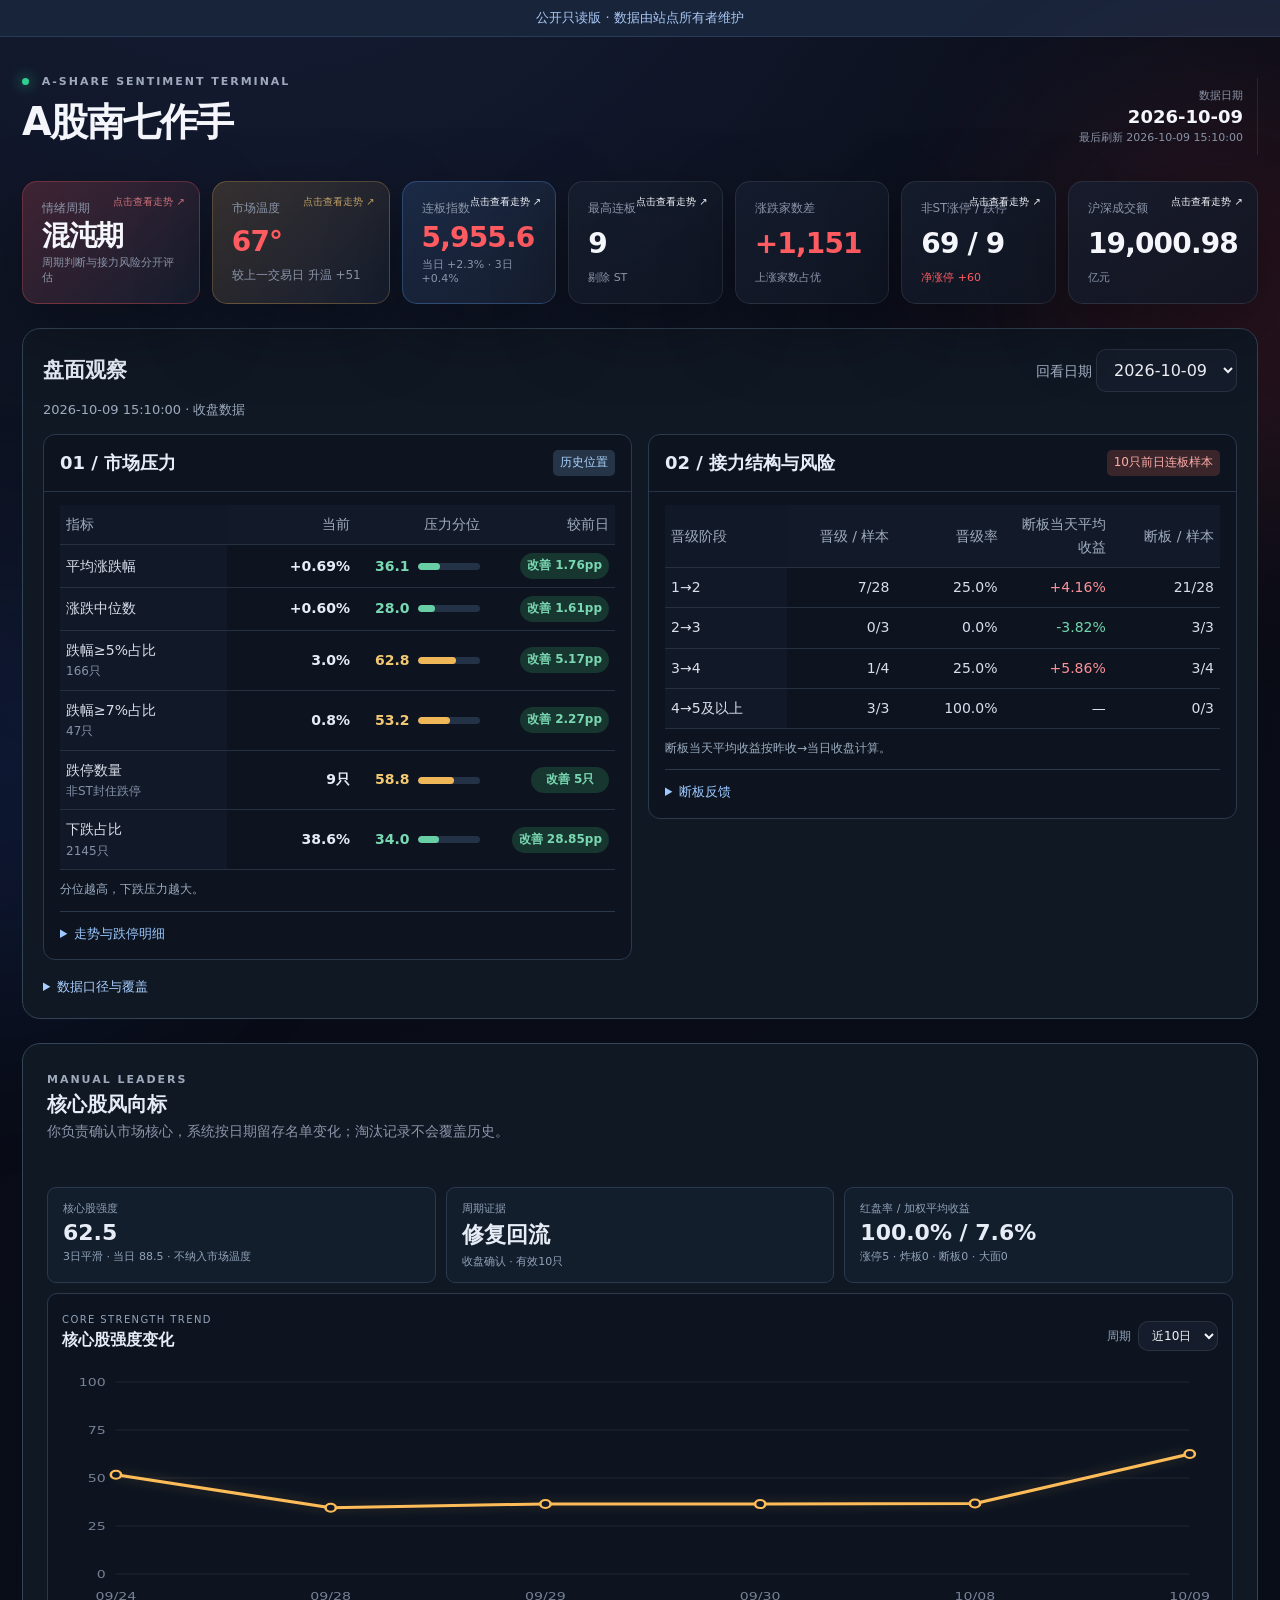
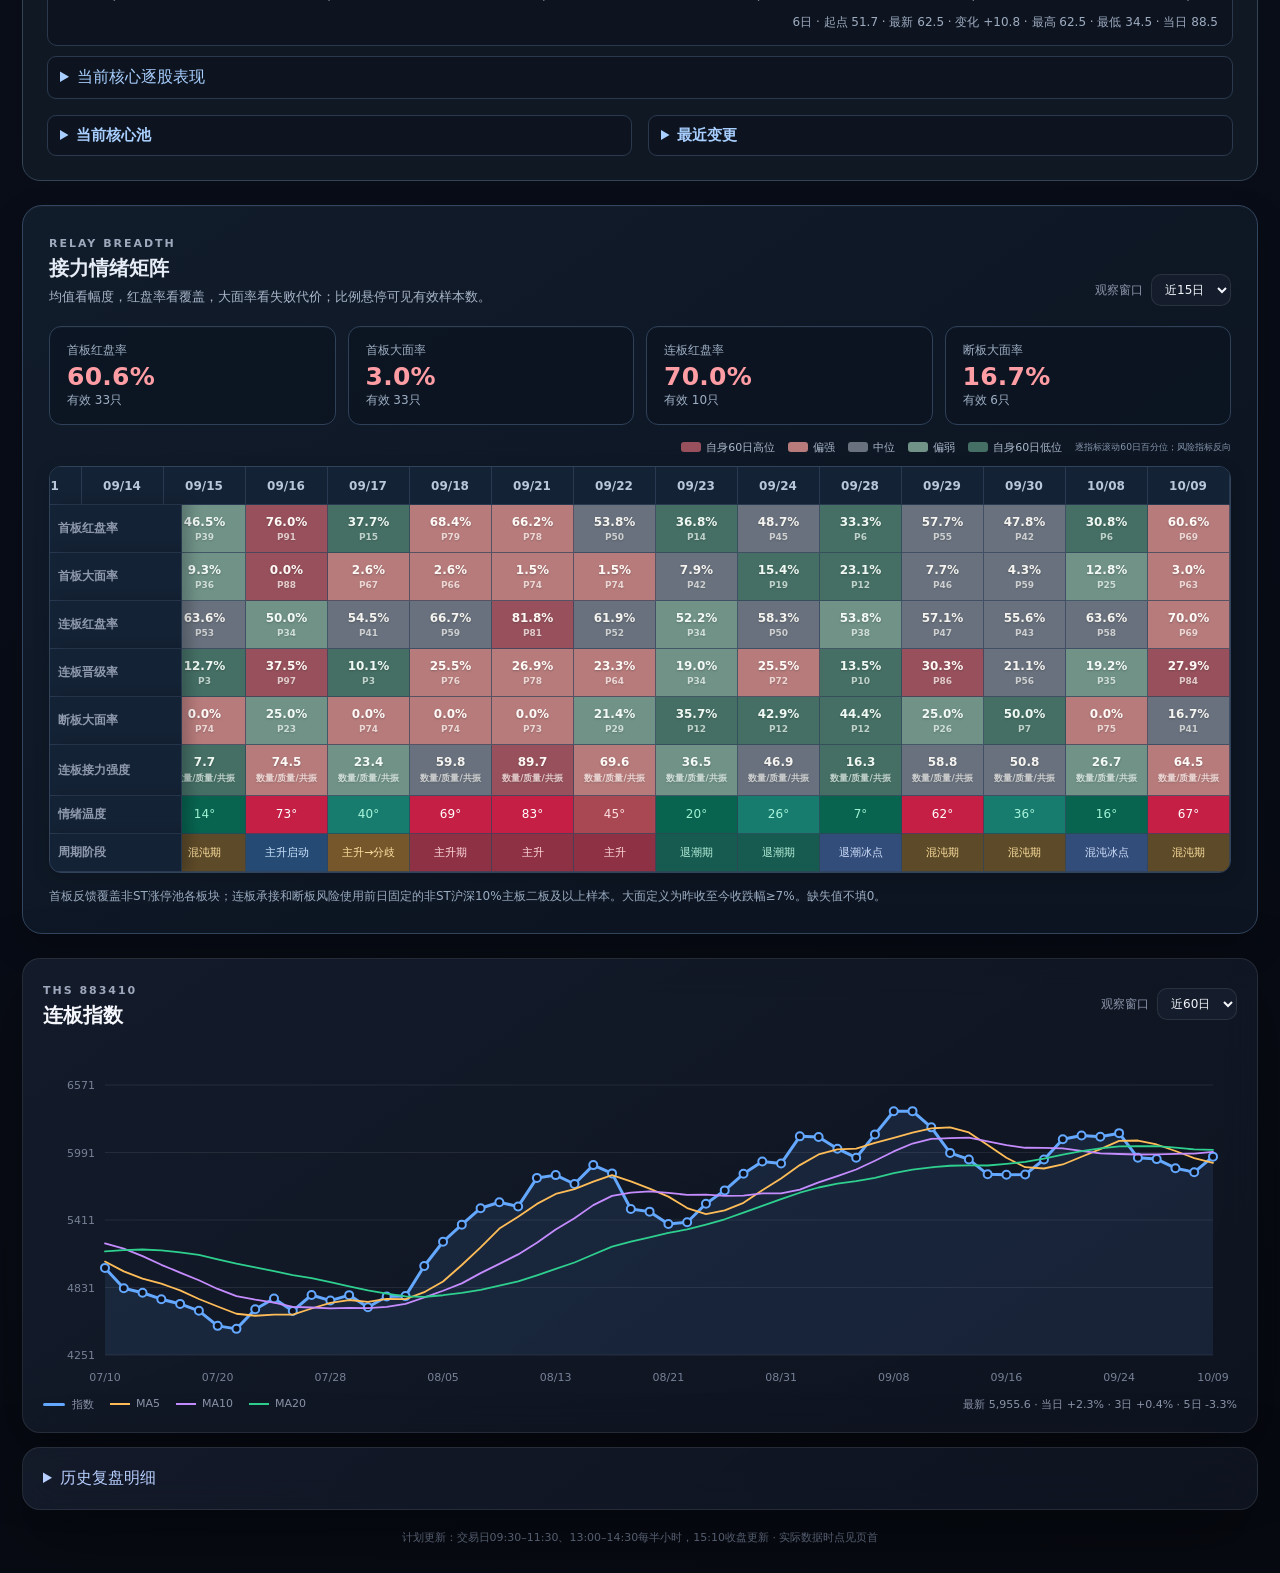
==== commit afb2ab51: "Update dashboard 2026-10-10 16:10:56" ====
--- a/dashboard.html
+++ b/dashboard.html
@@ -143,7 +143,7 @@
       <div class="chart-foot"><span><i class="legend-line multiboard-legend"></i>指数 · MA5 · MA10 · MA20</span><span id="multiBoardChartSummary">—</span></div>
     </section>
   </div>
-  <script src="app.js?v=20261010-morandi-percentile1"></script>
+  <script src="app.js?v=20261010-relay-backfill1"></script>
 <script src="environment.js?v=20260926-relay-autoload1"></script><script src="public-readonly.js?v=1"></script>
 </body>
 </html>
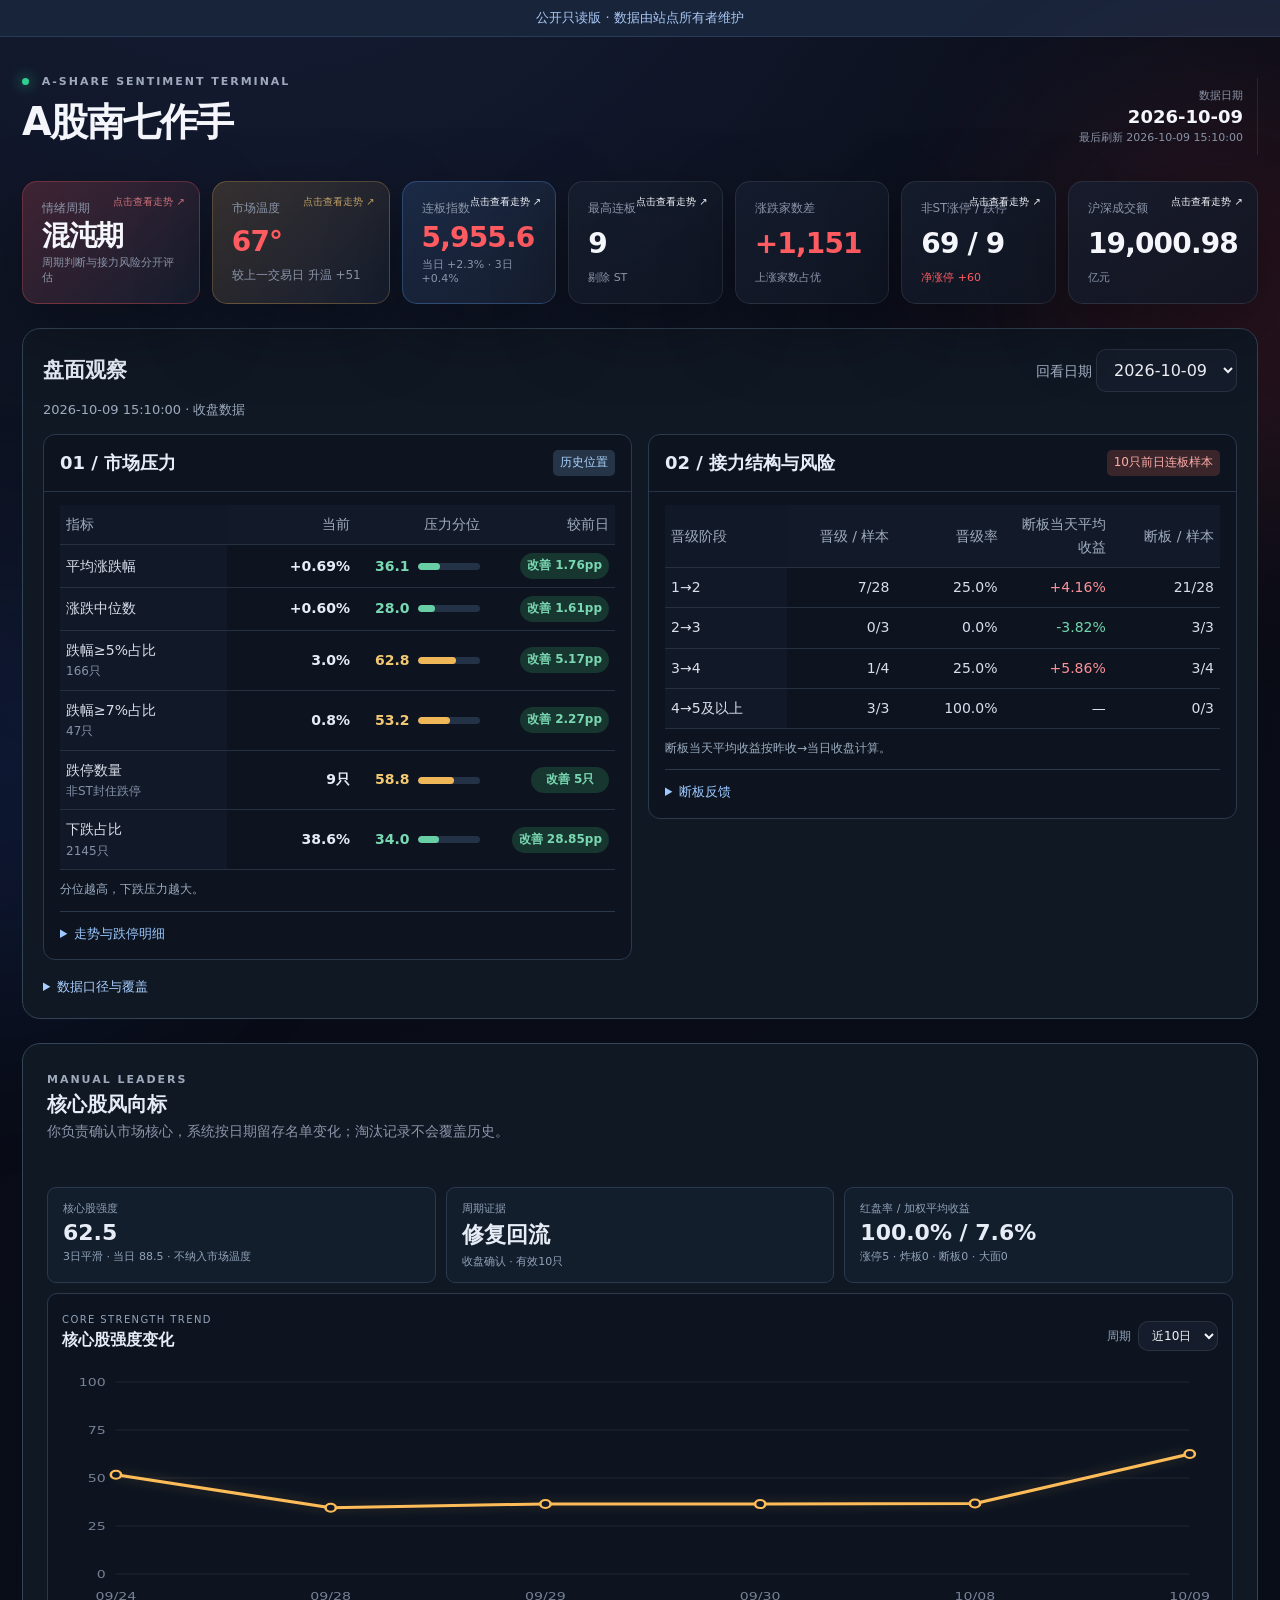
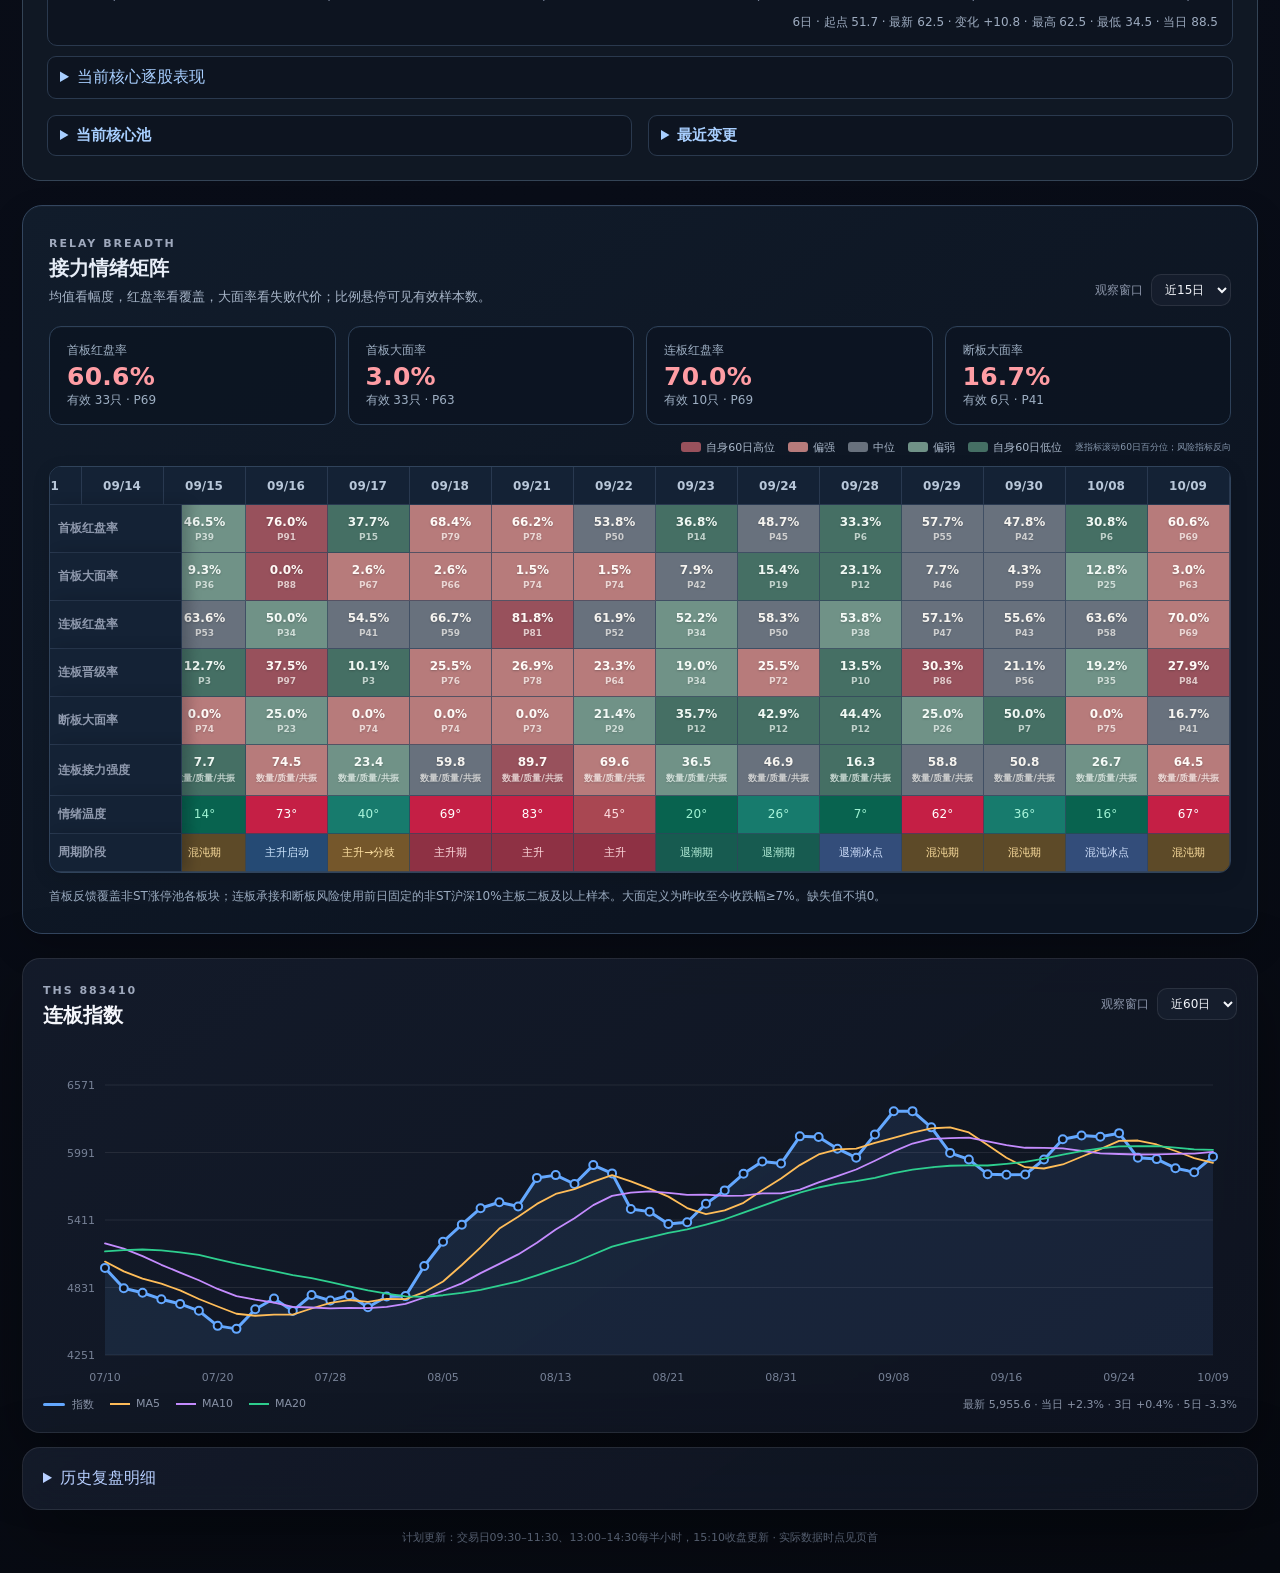
==== commit e44479d0: "Update dashboard 2026-10-10 16:14:32" ====
--- a/dashboard.html
+++ b/dashboard.html
@@ -143,7 +143,7 @@
       <div class="chart-foot"><span><i class="legend-line multiboard-legend"></i>指数 · MA5 · MA10 · MA20</span><span id="multiBoardChartSummary">—</span></div>
     </section>
   </div>
-  <script src="app.js?v=20261010-relay-backfill1"></script>
+  <script src="app.js?v=20261010-relay-snapshot-rank1"></script>
 <script src="environment.js?v=20260926-relay-autoload1"></script><script src="public-readonly.js?v=1"></script>
 </body>
 </html>
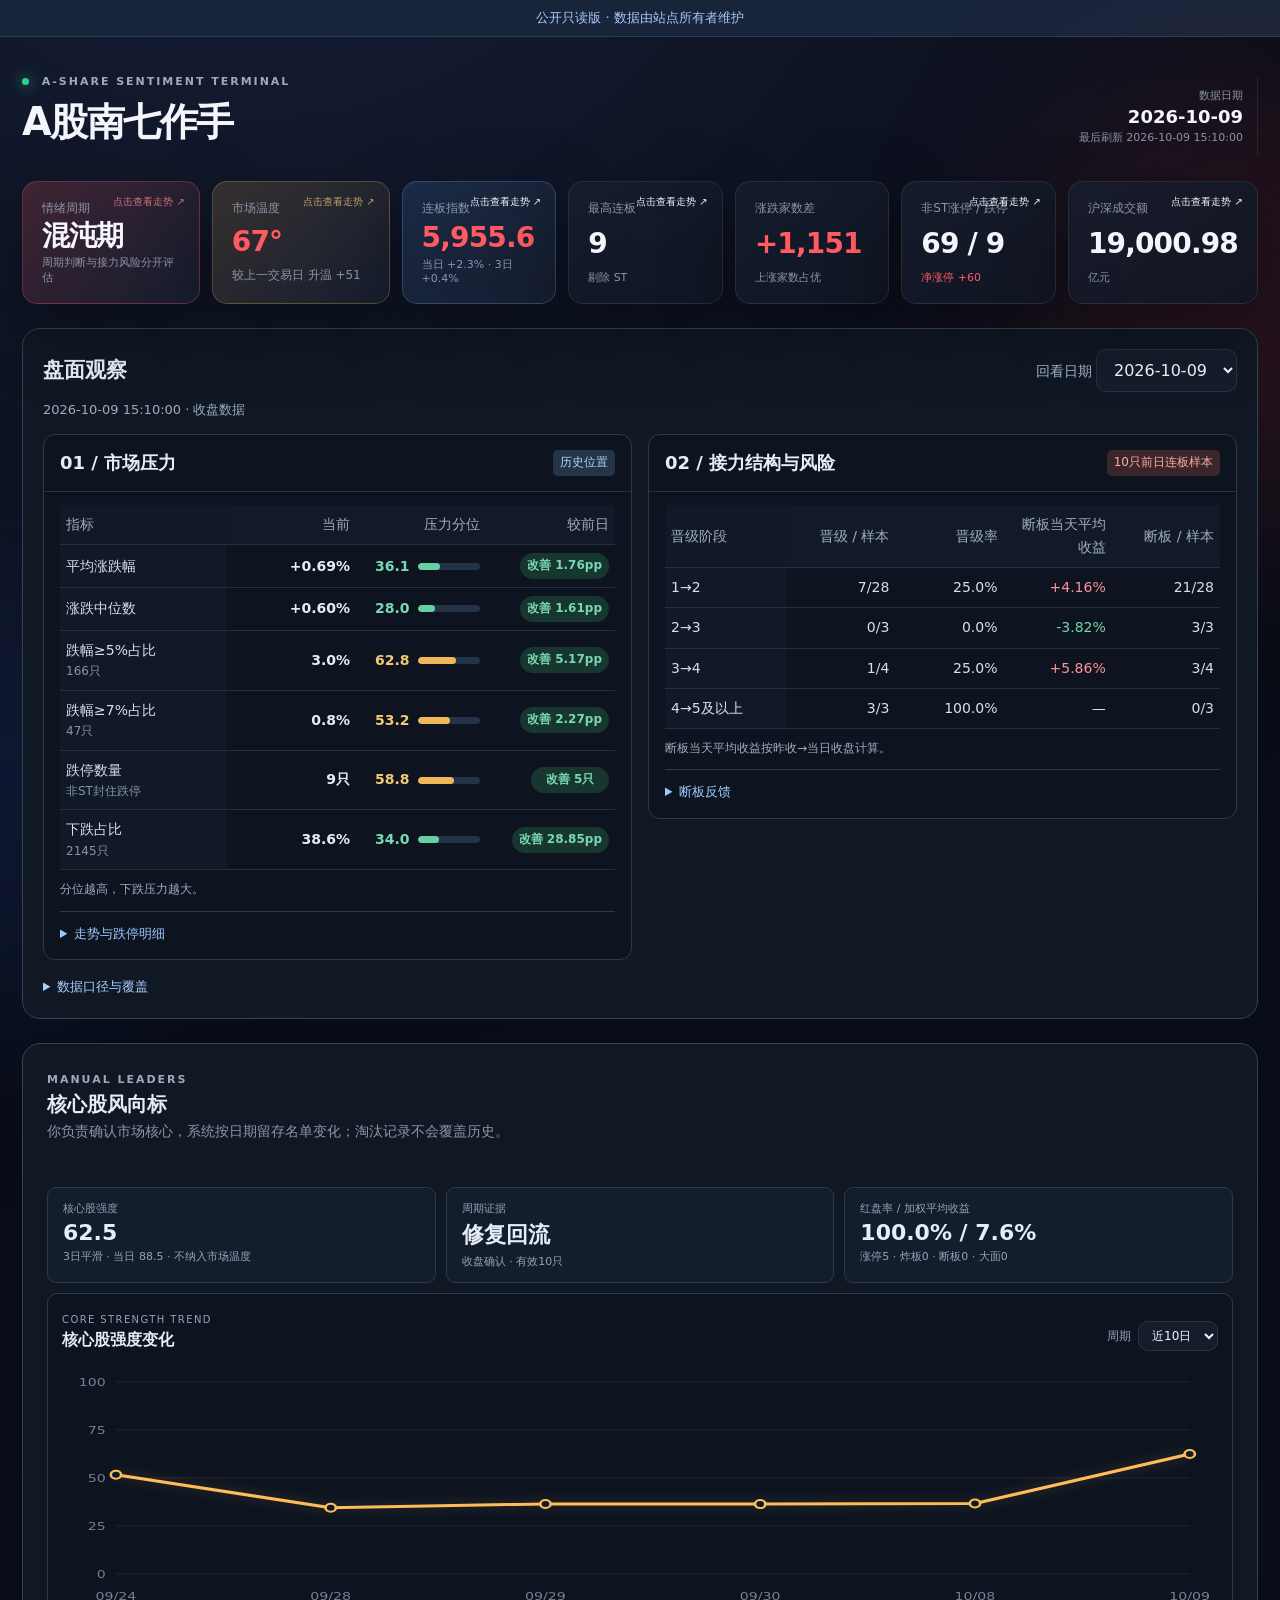
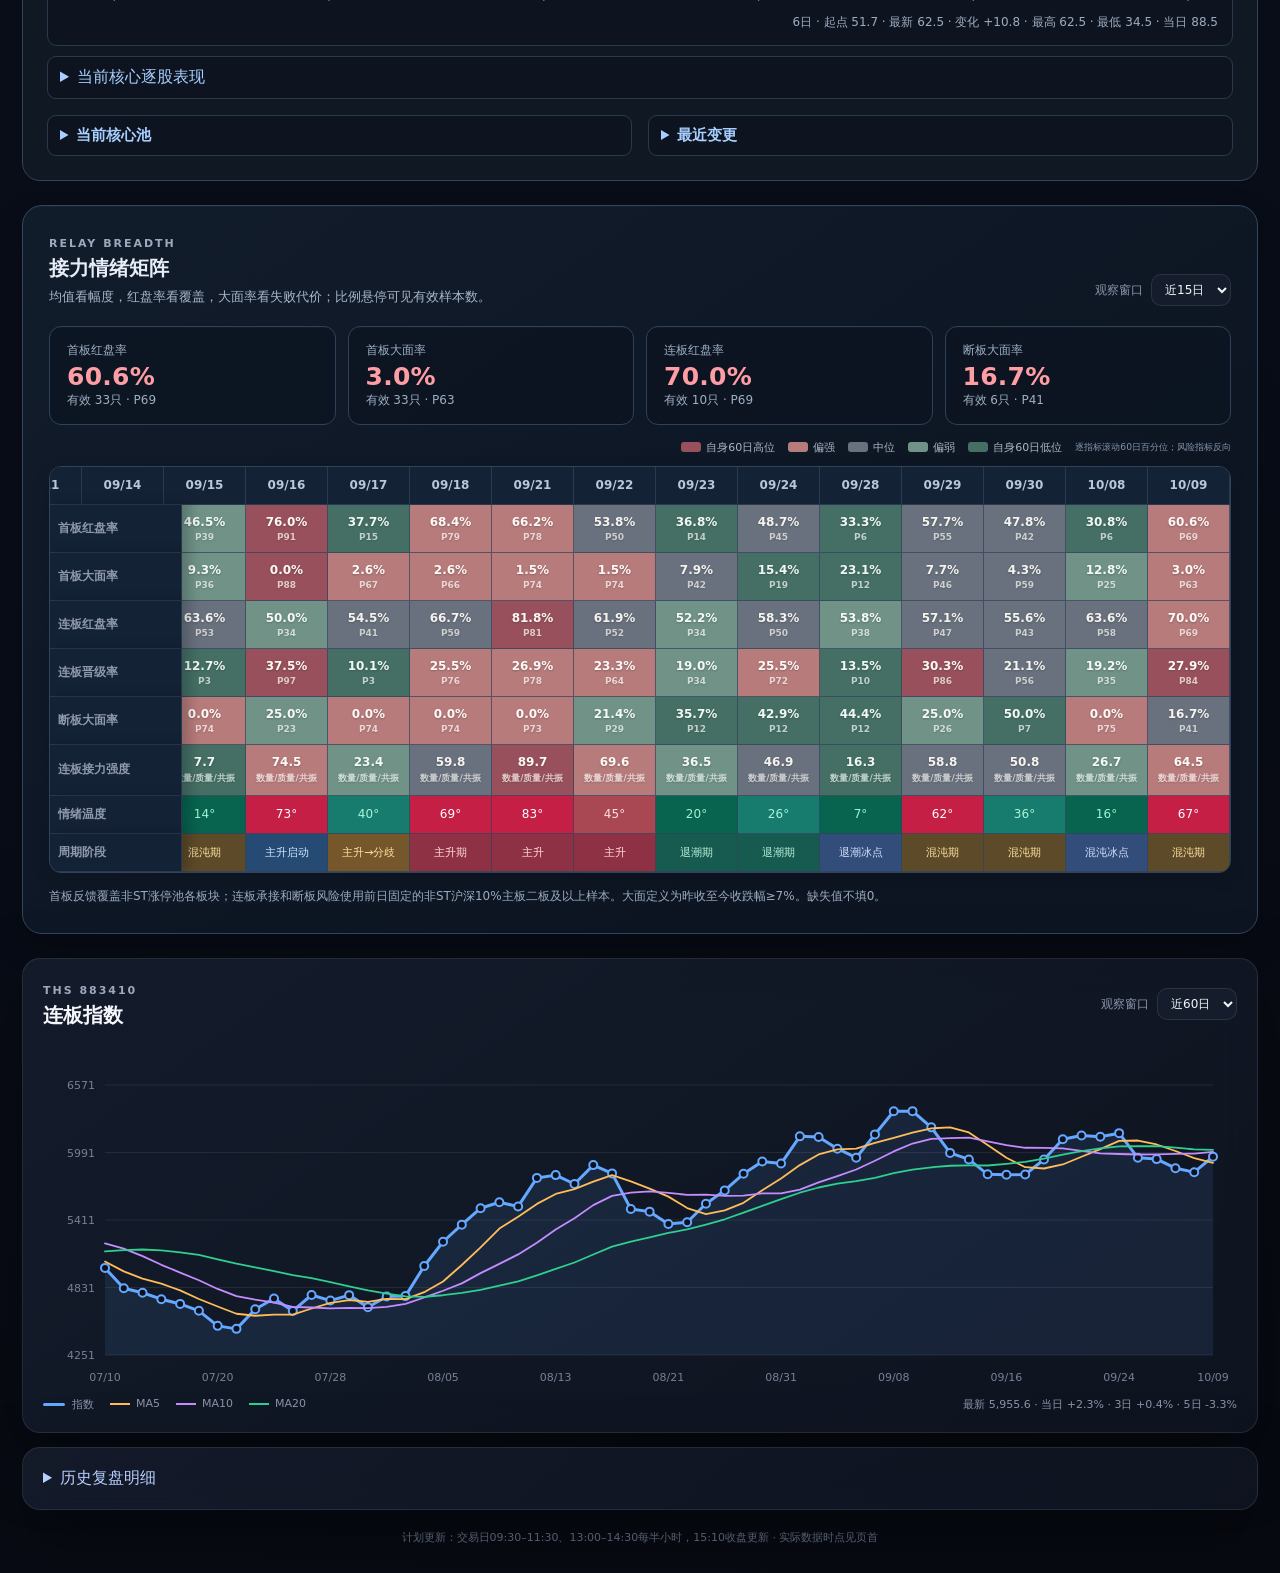
==== commit 6ec4552d: "Update dashboard 2026-10-10 16:32:42" ====
--- a/dashboard.html
+++ b/dashboard.html
@@ -4,7 +4,7 @@
   <meta charset="utf-8">
   <meta name="viewport" content="width=device-width,initial-scale=1">
   <title>A股南七作手</title>
-  <link rel="stylesheet" href="styles.css?v=20260912-compact-table2">
+  <link rel="stylesheet" href="styles.css?v=20261010-review-signals2">
 <link rel="stylesheet" href="environment.css?v=20261010-morandi-percentile1">  <link rel="stylesheet" href="public-readonly.css?v=1">
 </head>
 <body>
@@ -143,7 +143,7 @@
       <div class="chart-foot"><span><i class="legend-line multiboard-legend"></i>指数 · MA5 · MA10 · MA20</span><span id="multiBoardChartSummary">—</span></div>
     </section>
   </div>
-  <script src="app.js?v=20261010-relay-snapshot-rank1"></script>
+  <script src="app.js?v=20261010-review-signals3"></script>
 <script src="environment.js?v=20260926-relay-autoload1"></script><script src="public-readonly.js?v=1"></script>
 </body>
 </html>
--- a/styles.css
+++ b/styles.css
@@ -27,3 +27,4 @@
 .metric-trend{fill:none;stroke-width:3;stroke-linejoin:round;stroke-linecap:round;filter:drop-shadow(0 0 6px rgba(100,168,255,.18))}.metric-point{fill:#0c111d;stroke-width:2}.metric-point:hover,.metric-point:focus{fill:#fff;outline:none}.metric-point-label{font-size:11px;font-weight:700;paint-order:stroke;stroke:#111827;stroke-width:4px;stroke-linejoin:round}.metric-tooltip strong{color:#a9caff}.metric-tooltip em{color:#dfe5f1}.metric-legend-item{display:inline-flex;align-items:center;margin-right:15px}.metric-legend-item i{width:22px;height:3px;border-radius:3px;margin-right:7px}
 .temperature-breakdown{margin-top:13px;padding:10px 12px;border:1px solid rgba(255,189,89,.13);border-radius:10px;background:rgba(255,189,89,.045);color:#aeb8ca;font-size:11px;text-align:center;letter-spacing:.01em}
 .phase-主升期,.phase-主升{color:#ffdce0;background:rgba(190,58,82,.28)}.phase-主升启动{color:#cfe7ff;background:rgba(55,113,177,.3)}.phase-高位分歧,.phase-主升→分歧{color:#ffe2a3;background:rgba(160,111,37,.3)}.phase-混沌期,.phase-混沌\ ·\ 修复观察{color:#ffe1a0;background:rgba(128,96,32,.3)}.phase-退潮期{color:#b9f2dc;background:rgba(26,122,103,.3)}.phase-退潮冰点,.phase-混沌冰点{color:#d5e4ff;background:rgba(65,95,151,.35)}.phase-未填写{color:#94a1b5;background:rgba(80,96,120,.22)}
+.review-signal-good{color:#ff9da7!important;background:#5d2939!important;border-radius:6px;font-weight:750}.review-signal-neutral{color:#e4e8ed!important;background:#465363!important;border-radius:6px;font-weight:700}.review-signal-bad{color:#82e4c1!important;background:#145846!important;border-radius:6px;font-weight:750}
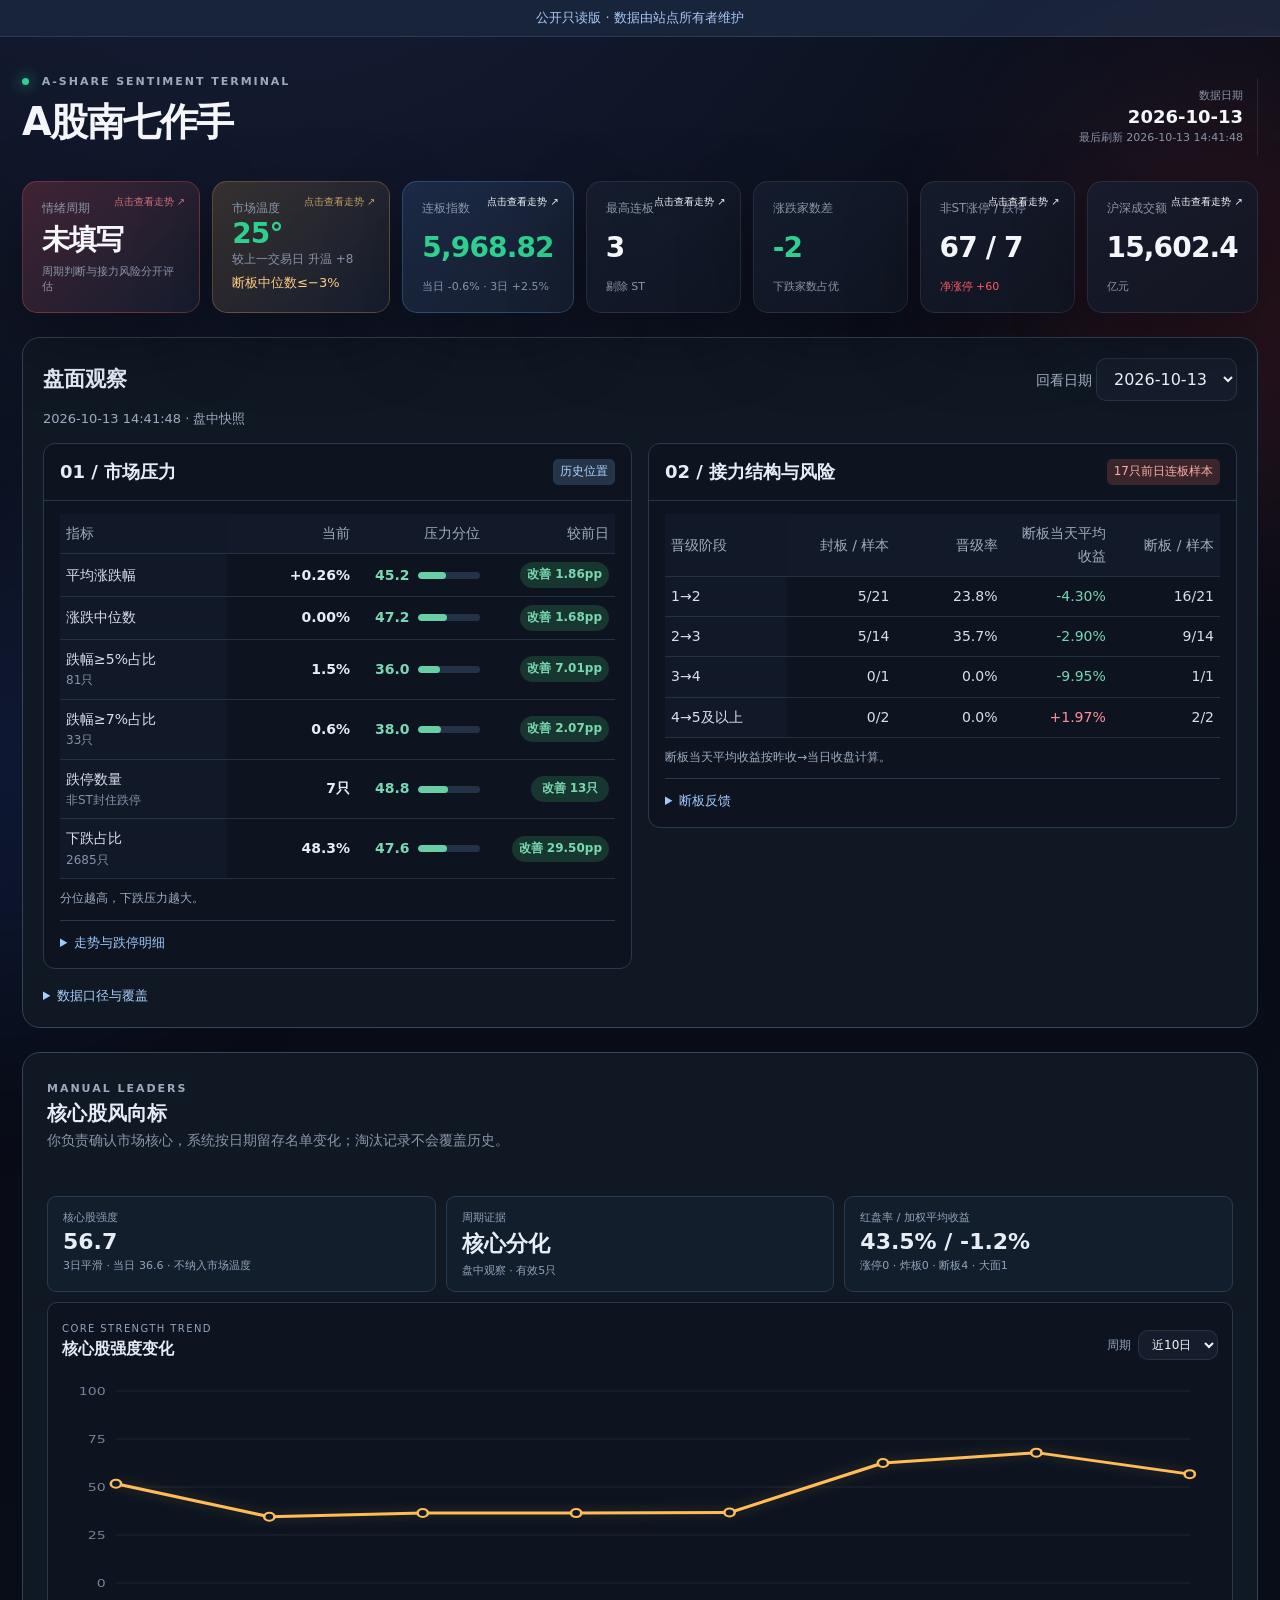
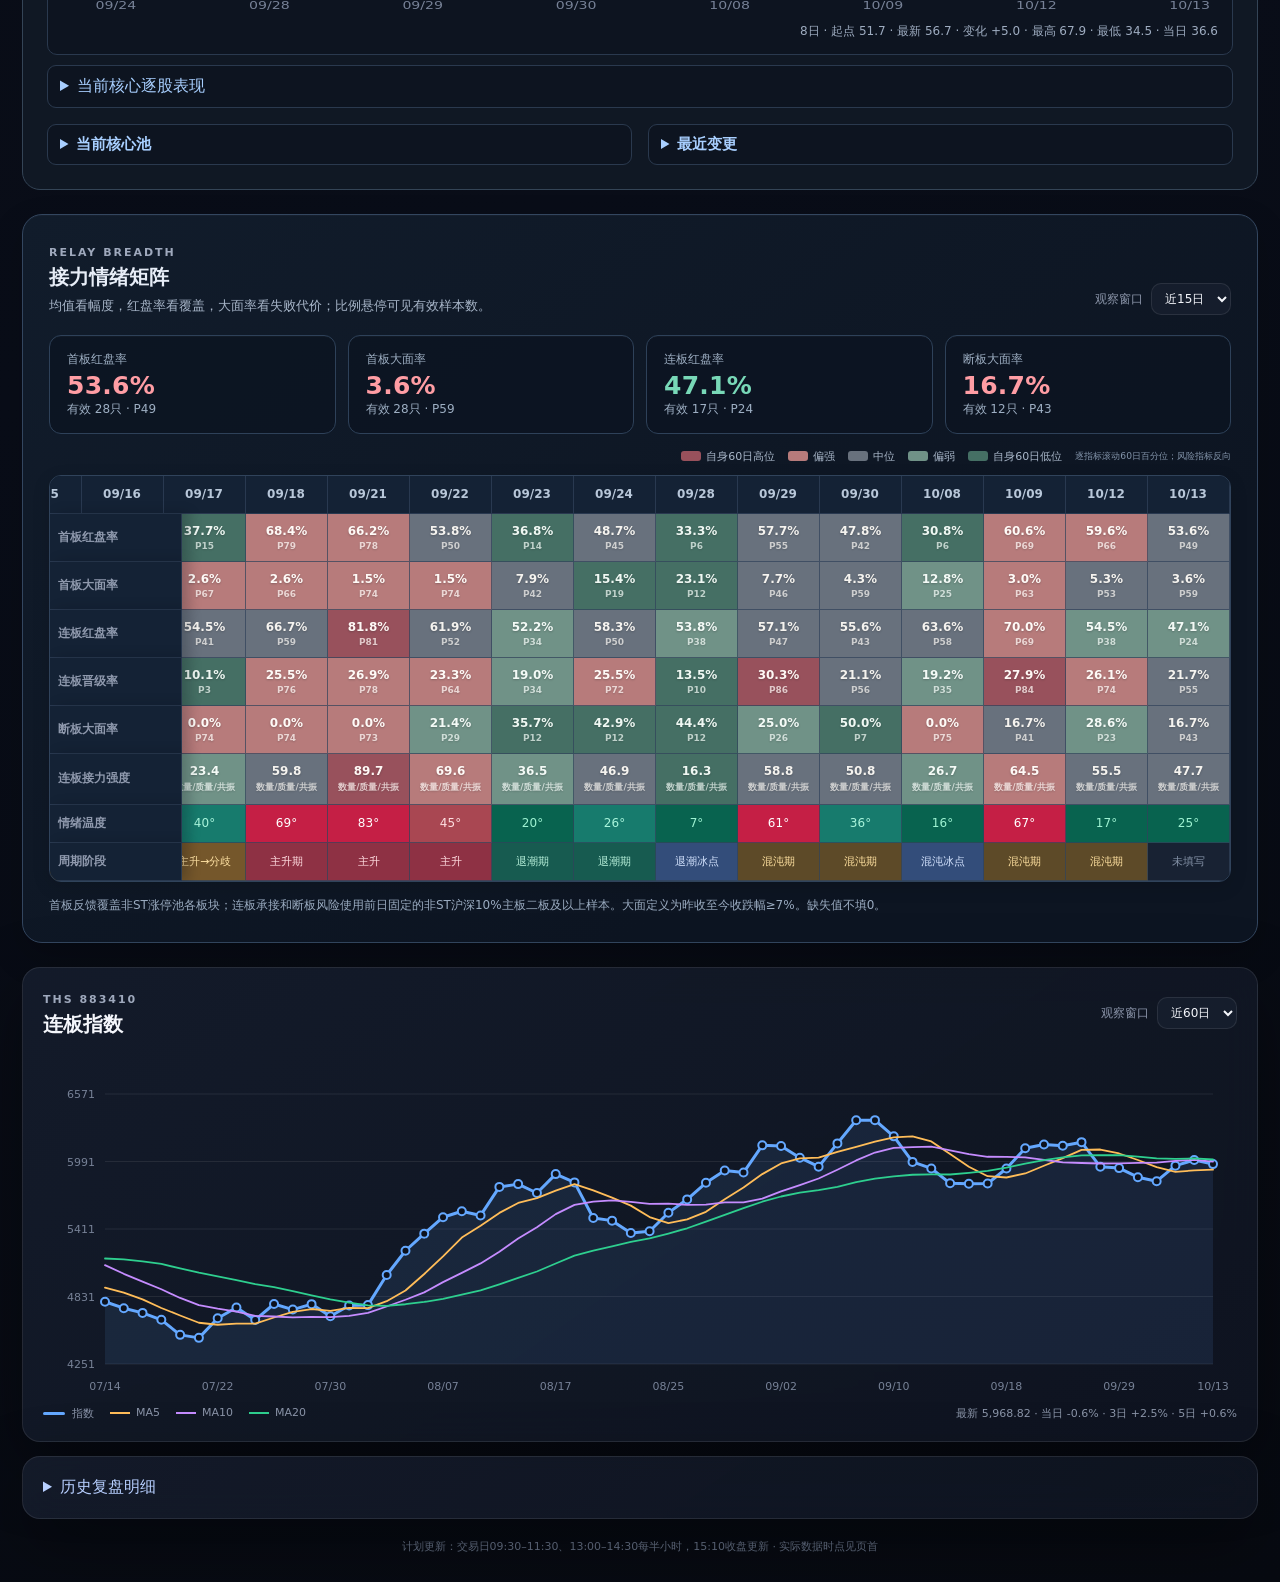
==== commit 3203653c: "Update dashboard 2026-10-13" ====
--- a/dashboard.html
+++ b/dashboard.html
@@ -1,40 +1,40 @@
-<!doctype html>
-<html lang="zh-CN">
-<head>
-  <meta charset="utf-8">
-  <meta name="viewport" content="width=device-width,initial-scale=1">
-  <title>A股南七作手</title>
-  <link rel="stylesheet" href="styles.css?v=20261010-review-signals2">
-<link rel="stylesheet" href="environment.css?v=20261010-morandi-percentile1">  <link rel="stylesheet" href="public-readonly.css?v=1">
-</head>
-<body>
-  <div class="ambient ambient-a"></div><div class="ambient ambient-b"></div>
-  <main class="shell">
-    <header class="topbar">
-      <div>
-        <div class="eyebrow"><span class="live-dot"></span> A-SHARE SENTIMENT TERMINAL</div>
-        <h1>A股南七作手</h1>
-      </div>
-      <div class="top-actions">
-        <div class="update-meta"><span>数据日期</span><strong id="tradeDate">—</strong><small id="updateTime">等待数据</small></div>
-        <button id="reloadBtn" type="button">立即更新</button>
-      </div>
-    </header>
-
-    <section class="hero-grid" aria-label="市场核心指标">
-      <button id="breadthCard" type="button" hidden><span>市场广度</span><strong id="breadth">—</strong><small id="breadthSub">上涨占比</small></button>
-      <button id="phaseCard" class="metric featured drilldown-card" type="button" aria-controls="phaseModal" aria-expanded="false"><span>情绪周期</span><strong id="phase">—</strong><small id="phaseHint"></small></button>
-      <button id="temperatureCard" class="metric temperature-card drilldown-card" type="button" aria-controls="temperatureModal" aria-expanded="false"><span>市场温度</span><strong id="temperature">—</strong><small id="temperatureSub">等待计算</small></button>
-      <button id="multiBoardCard" class="metric multiboard-card drilldown-card" type="button" aria-controls="multiBoardModal" aria-expanded="false"><span>连板指数</span><strong id="multiBoardValue">—</strong><small id="multiBoardSub">同花顺 883410</small></button>
-      <button id="heightCard" class="metric drilldown-card" type="button" aria-controls="heightModal" aria-expanded="false"><span>最高连板</span><strong id="height">—</strong><small>剔除 ST</small></button>
-      <article class="metric"><span>涨跌家数差</span><strong id="diff">—</strong><small id="diffSub">—</small></article>
-      <button id="limitsCard" class="metric drilldown-card" type="button" aria-controls="metricModal" aria-expanded="false"><span>非ST涨停 / 跌停</span><strong id="limits">—</strong><small id="limitDiff">—</small></button>
-      <button id="turnoverCard" class="metric drilldown-card" type="button" aria-controls="metricModal" aria-expanded="false"><span>沪深成交额</span><strong id="turnover">—</strong><small>亿元</small></button>
-    </section>
-
-    
-
-    <section id="environment-panel" class="env-panel" aria-label="空仓与修复证据"><div class="env-heading"><div><h2>盘面观察</h2></div><label>回看日期 <select id="env-date"></select></label></div><div class="env-context" id="env-context"></div><div class="env-grid" id="env-cards"></div><details class="env-method"><summary>数据口径与覆盖</summary><div id="coverage-detail"></div><p>接力温度V2自2026-08-25起使用完整逐股名单；更早日期缺少同口径名单，保留历史温度V1，并在温度图提示中标明版本。两段适合分别观察方向和拐点，不直接比较绝对温度。</p><p>压力分位使用所选日之前250个交易日，不含当日。广度回建采用当前沪深北股票名单与前复权日线，存在退市遗漏、历史成分偏差；未获得报价的股票不填零。V2接力样本固定为前一交易日非ST沪深10%主板二板及以上股票，包含次日失败者；高位暂定义为4板及以上。</p><p>2026-08-25以前的“连板率”为当日连板数÷昨日涨停数的总量近似，只用于展示，不参与V1温度和周期判断。旧周期使用市场广度、涨跌停、炸板率、最高板和连板数量；恢复与主升分别要求连续改善和后续确认。</p><p>“连板日内中位”为固定样本今开→今收的中位数，用于识别承接和高开低走；“连板断板中位”为其中未续板股票昨收→今收的中位数，用于衡量接错后的代价。算术均值不参与V2核心评分。逐股数据不足60个有效交易日时使用绝对阈值，暂不使用短样本历史分位。</p><p>D日为收盘确认的连板终止日；D+1、D+2相对D日收盘累计计算，尚未发生的结果不展示。盘中仅记录暂未封板，不形成当日断板批次。收益是样本价格变化，不是实际打板收益。周期V3：有完整接力数据时与温度共用模型分，单独断板亏损不否决修复观察；修复确认要求连续改善与承接，风险独立展示。盘中判断未确认。规则仍需随实盘样本积累继续验证。</p><p>所有时间为北京时间。非交易日、行情日期未切换时跳过更新；上游延迟或失败会保留上一完整版本。</p></details></section>
+<!doctype html>
+<html lang="zh-CN">
+<head>
+  <meta charset="utf-8">
+  <meta name="viewport" content="width=device-width,initial-scale=1">
+  <title>A股南七作手</title>
+  <link rel="stylesheet" href="styles.css?v=20261010-review-signals2">
+<link rel="stylesheet" href="environment.css?v=20261010-morandi-percentile1">  <link rel="stylesheet" href="public-readonly.css?v=1">
+</head>
+<body>
+  <div class="ambient ambient-a"></div><div class="ambient ambient-b"></div>
+  <main class="shell">
+    <header class="topbar">
+      <div>
+        <div class="eyebrow"><span class="live-dot"></span> A-SHARE SENTIMENT TERMINAL</div>
+        <h1>A股南七作手</h1>
+      </div>
+      <div class="top-actions">
+        <div class="update-meta"><span>数据日期</span><strong id="tradeDate">—</strong><small id="updateTime">等待数据</small></div>
+        <button id="reloadBtn" type="button">立即更新</button>
+      </div>
+    </header>
+
+    <section class="hero-grid" aria-label="市场核心指标">
+      <button id="breadthCard" type="button" hidden><span>市场广度</span><strong id="breadth">—</strong><small id="breadthSub">上涨占比</small></button>
+      <button id="phaseCard" class="metric featured drilldown-card" type="button" aria-controls="phaseModal" aria-expanded="false"><span>情绪周期</span><strong id="phase">—</strong><small id="phaseHint"></small></button>
+      <button id="temperatureCard" class="metric temperature-card drilldown-card" type="button" aria-controls="temperatureModal" aria-expanded="false"><span>市场温度</span><strong id="temperature">—</strong><small id="temperatureSub">等待计算</small></button>
+      <button id="multiBoardCard" class="metric multiboard-card drilldown-card" type="button" aria-controls="multiBoardModal" aria-expanded="false"><span>连板指数</span><strong id="multiBoardValue">—</strong><small id="multiBoardSub">同花顺 883410</small></button>
+      <button id="heightCard" class="metric drilldown-card" type="button" aria-controls="heightModal" aria-expanded="false"><span>最高连板</span><strong id="height">—</strong><small>剔除 ST</small></button>
+      <article class="metric"><span>涨跌家数差</span><strong id="diff">—</strong><small id="diffSub">—</small></article>
+      <button id="limitsCard" class="metric drilldown-card" type="button" aria-controls="metricModal" aria-expanded="false"><span>非ST涨停 / 跌停</span><strong id="limits">—</strong><small id="limitDiff">—</small></button>
+      <button id="turnoverCard" class="metric drilldown-card" type="button" aria-controls="metricModal" aria-expanded="false"><span>沪深成交额</span><strong id="turnover">—</strong><small>亿元</small></button>
+    </section>
+
+    
+
+    <section id="environment-panel" class="env-panel" aria-label="空仓与修复证据"><div class="env-heading"><div><h2>盘面观察</h2></div><label>回看日期 <select id="env-date"></select></label></div><div class="env-context" id="env-context"></div><div class="env-grid" id="env-cards"></div><details class="env-method"><summary>数据口径与覆盖</summary><div id="coverage-detail"></div><p>接力温度V2自2026-08-25起使用完整逐股名单；更早日期缺少同口径名单，保留历史温度V1，并在温度图提示中标明版本。两段适合分别观察方向和拐点，不直接比较绝对温度。</p><p>压力分位使用所选日之前250个交易日，不含当日。广度回建采用当前沪深北股票名单与前复权日线，存在退市遗漏、历史成分偏差；未获得报价的股票不填零。V2接力样本固定为前一交易日非ST沪深10%主板二板及以上股票，包含次日失败者；高位暂定义为4板及以上。</p><p>2026-08-25以前的“连板率”为当日连板数÷昨日涨停数的总量近似，只用于展示，不参与V1温度和周期判断。旧周期使用市场广度、涨跌停、炸板率、最高板和连板数量；恢复与主升分别要求连续改善和后续确认。</p><p>“连板日内中位”为固定样本今开→今收的中位数，用于识别承接和高开低走；“连板断板中位”为其中未续板股票昨收→今收的中位数，用于衡量接错后的代价。算术均值不参与V2核心评分。逐股数据不足60个有效交易日时使用绝对阈值，暂不使用短样本历史分位。</p><p>D日为收盘确认的连板终止日；D+1、D+2相对D日收盘累计计算，尚未发生的结果不展示。盘中仅记录暂未封板，不形成当日断板批次。收益是样本价格变化，不是实际打板收益。周期V3：有完整接力数据时与温度共用模型分，单独断板亏损不否决修复观察；修复确认要求连续改善与承接，风险独立展示。盘中判断未确认。规则仍需随实盘样本积累继续验证。</p><p>所有时间为北京时间。非交易日、行情日期未切换时跳过更新；上游延迟或失败会保留上一完整版本。</p></details></section>
     <section class="core-panel" aria-labelledby="corePoolTitle">
       <div class="section-head"><div><span class="section-kicker">MANUAL LEADERS</span><h2 id="corePoolTitle">核心股风向标</h2><p>你负责确认市场核心，系统按日期留存名单变化；淘汰记录不会覆盖历史。</p></div></div>
       <form id="coreStockForm" class="core-form">
@@ -46,7 +46,7 @@
       </form>
       <div id="coreFormStatus" class="core-form-status" aria-live="polite"></div>
       <div id="coreAnalysis" class="core-analysis"><p class="core-empty">等待核心股行情分析</p></div>
-      <div class="core-columns"><details class="core-fold"><summary>当前核心池</summary><div id="coreActivePool" class="core-list"></div></details><details class="core-fold"><summary>最近变更</summary><div id="coreRecentEntries" class="core-list"></div></details></div>
+      <div class="core-columns"><details class="core-fold"><summary>当前核心池</summary><div id="coreActivePool" class="core-list"></div></details><details class="core-fold"><summary>最近变更</summary><div id="coreRecentEntries" class="core-list"></div></details></div>
     </section>
     <section class="relay-panel" aria-labelledby="relayMatrixTitle">
       <div class="section-head">
@@ -58,92 +58,92 @@
       <div class="relay-matrix-wrap"><table class="relay-matrix"><thead id="relayMatrixHead"></thead><tbody id="relayMatrixBody"></tbody></table></div>
       <p class="relay-note">首板反馈覆盖非ST涨停池各板块；连板承接和断板风险使用前日固定的非ST沪深10%主板二板及以上样本。大面定义为昨收至今收跌幅≥7%。缺失值不填0。</p>
     </section>
-    <section class="chart-panel">
-      <div class="section-head">
-        <div><span class="section-kicker">THS 883410</span><h2>连板指数</h2></div>
-        <label>观察窗口<select id="multiBoardOverviewPeriod"><option value="20">近20日</option><option value="40">近40日</option><option value="60" selected>近60日</option><option value="90">近90日</option><option value="all">全部</option></select></label>
-      </div>
-      <div id="multiBoardOverviewChart" class="chart" role="img" aria-label="连板指数折线图"></div>
-      <div class="chart-foot multiboard-foot"><span><i class="legend-line multiboard-legend"></i>指数</span><span><i class="ma-key ma5"></i>MA5</span><span><i class="ma-key ma10"></i>MA10</span><span><i class="ma-key ma20"></i>MA20</span><span id="multiBoardOverviewSummary">—</span></div>
-    </section>
-    <details class="table-panel" style="padding:20px"><summary style="cursor:pointer;font-size:16px;color:#b7cfff">历史复盘明细</summary>
-      <div class="section-head">
-        <div><span class="section-kicker">DAILY REVIEW</span><h2>每日复盘明细</h2></div>
-        <div class="legend"><span><i class="heat up"></i>情绪偏强</span><span><i class="heat flat"></i>均衡</span><span><i class="heat down"></i>情绪偏弱</span></div>
-      </div>
-      <div class="table-wrap">
-        <table>
-          <thead><tr><th>日期</th><th>温度</th><th>上涨</th><th>下跌</th><th>涨跌差</th><th>市场广度</th><th>涨停</th><th>跌停</th><th>涨跌停差</th><th>炸板率</th><th>2板+</th><th>连板率</th><th>昨连板日内中位</th><th>连板断板跌≥7%</th><th>连板断板中位</th><th>周期</th></tr></thead>
-          <tbody id="reviewBody"></tbody>
-        </table>
-      </div>
-    </details>
-<footer>计划更新：交易日09:30–11:30、13:00–14:30每半小时，15:10收盘更新 · 实际数据时点见页首</footer>
-  </main>
-  <div id="heightModal" class="temperature-modal" hidden>
-    <section class="temperature-dialog" role="dialog" aria-modal="true" aria-labelledby="heightModalTitle">
-      <div class="section-head temperature-dialog-head">
-        <div><span class="section-kicker">HEIGHT TREND</span><h2 id="heightModalTitle">每日最高连板</h2></div>
-        <div class="temperature-dialog-actions"><label>观察窗口<select id="period"><option value="20">近20日</option><option value="40">近40日</option><option value="60">近60日</option><option value="90">近90日</option><option value="all">全部</option></select></label><button id="heightModalClose" class="modal-close" type="button" aria-label="关闭最高连板走势">×</button></div>
-      </div>
-      <div id="chart" class="chart temperature-chart" role="img" aria-label="每日最高连板折线图"></div>
-      <div class="chart-foot"><span><i class="legend-line"></i>最高连板</span><span id="chartSummary">—</span></div>
-    </section>
-  </div>
-  <div id="temperatureModal" class="temperature-modal" hidden>
-    <section class="temperature-dialog" role="dialog" aria-modal="true" aria-labelledby="temperatureModalTitle">
-      <div class="section-head temperature-dialog-head">
-        <div><span class="section-kicker">SENTIMENT TEMPERATURE</span><h2 id="temperatureModalTitle">每日市场温度</h2></div>
-        <div class="temperature-dialog-actions">
-          <label>观察窗口<select id="temperaturePeriod"><option value="20">近20日</option><option value="40">近40日</option><option value="60">近60日</option><option value="90">近90日</option><option value="all">全部</option></select></label>
-          <button id="temperatureModalClose" class="modal-close" type="button" aria-label="关闭温度走势">×</button>
-        </div>
-      </div>
-      <div id="temperatureChart" class="chart temperature-chart" role="img" aria-label="每日市场温度折线图"></div>
-      <div class="chart-foot"><span><i class="legend-line temperature-legend"></i>情绪温度</span><span id="temperatureChartSummary">—</span></div>
-      <div id="temperatureBreakdown" class="temperature-breakdown">等待分项计算</div>
-    </section>
-  </div>
-  <div id="phaseModal" class="temperature-modal" hidden>
-    <section class="temperature-dialog" role="dialog" aria-modal="true" aria-labelledby="phaseModalTitle">
-      <div class="section-head temperature-dialog-head">
-        <div><span class="section-kicker">SENTIMENT CYCLE</span><h2 id="phaseModalTitle">每日情绪周期</h2></div>
-        <div class="temperature-dialog-actions">
-          <label>观察窗口<select id="phasePeriod"><option value="20">近20日</option><option value="40">近40日</option><option value="60">近60日</option><option value="90">近90日</option><option value="all">全部</option></select></label>
-          <label>选择日期<select id="phaseDate"></select></label>
-          <label>人工周期<select id="phaseChoice"><option value="">未填写</option><option>主升期</option><option>高位分歧</option><option>退潮期</option><option>退潮冰点</option><option>混沌期</option><option>混沌冰点</option><option>主升启动</option><option>主升→分歧</option><option>主升</option></select></label>
-          <button id="phaseSave" type="button">保存</button>
-          <button id="phaseModalClose" class="modal-close" type="button" aria-label="关闭情绪周期走势">×</button>
-        </div>
-      </div>
-      <div id="phaseChart" class="chart temperature-chart" role="img" aria-label="每日情绪周期走势图"></div>
-      <div class="chart-foot"><span><i class="legend-line phase-legend"></i>情绪周期轨迹</span><span id="phaseChartSummary">—</span></div>
-    </section>
-  </div>
-  <div id="metricModal" class="temperature-modal" hidden>
-    <section class="temperature-dialog" role="dialog" aria-modal="true" aria-labelledby="metricModalTitle">
-      <div class="section-head temperature-dialog-head">
-        <div><span id="metricModalKicker" class="section-kicker">MARKET TREND</span><h2 id="metricModalTitle">指标走势</h2></div>
-        <div class="temperature-dialog-actions">
-          <label>观察窗口<select id="metricPeriod"><option value="20">近20日</option><option value="40">近40日</option><option value="60">近60日</option><option value="90">近90日</option><option value="all">全部</option></select></label>
-          <button id="metricModalClose" class="modal-close" type="button" aria-label="关闭指标走势">×</button>
-        </div>
-      </div>
-      <div id="metricChart" class="chart temperature-chart" role="img" aria-label="每日指标走势图"></div>
-      <div class="chart-foot"><span id="metricChartLegend"></span><span id="metricChartSummary">—</span></div>
-    </section>
-  </div>
-  <div id="multiBoardModal" class="temperature-modal" hidden>
-    <section class="temperature-dialog" role="dialog" aria-modal="true" aria-labelledby="multiBoardModalTitle">
-      <div class="section-head temperature-dialog-head">
-        <div><span class="section-kicker">THS 883410</span><h2 id="multiBoardModalTitle">连板指数</h2></div>
-        <div class="temperature-dialog-actions"><label>观察窗口<select id="multiBoardPeriod"><option value="20">近20日</option><option value="40">近40日</option><option value="60" selected>近60日</option><option value="90">近90日</option><option value="all">全部</option></select></label><button id="multiBoardModalClose" class="modal-close" type="button" aria-label="关闭连板指数走势">×</button></div>
-      </div>
-      <div id="multiBoardChart" class="chart temperature-chart" role="img" aria-label="连板指数折线图"></div>
-      <div class="chart-foot"><span><i class="legend-line multiboard-legend"></i>指数 · MA5 · MA10 · MA20</span><span id="multiBoardChartSummary">—</span></div>
-    </section>
-  </div>
-  <script src="app.js?v=20261010-review-signals3"></script>
-<script src="environment.js?v=20260926-relay-autoload1"></script><script src="public-readonly.js?v=1"></script>
+    <section class="chart-panel">
+      <div class="section-head">
+        <div><span class="section-kicker">THS 883410</span><h2>连板指数</h2></div>
+        <label>观察窗口<select id="multiBoardOverviewPeriod"><option value="20">近20日</option><option value="40">近40日</option><option value="60" selected>近60日</option><option value="90">近90日</option><option value="all">全部</option></select></label>
+      </div>
+      <div id="multiBoardOverviewChart" class="chart" role="img" aria-label="连板指数折线图"></div>
+      <div class="chart-foot multiboard-foot"><span><i class="legend-line multiboard-legend"></i>指数</span><span><i class="ma-key ma5"></i>MA5</span><span><i class="ma-key ma10"></i>MA10</span><span><i class="ma-key ma20"></i>MA20</span><span id="multiBoardOverviewSummary">—</span></div>
+    </section>
+    <details class="table-panel" style="padding:20px"><summary style="cursor:pointer;font-size:16px;color:#b7cfff">历史复盘明细</summary>
+      <div class="section-head">
+        <div><span class="section-kicker">DAILY REVIEW</span><h2>每日复盘明细</h2></div>
+        <div class="legend"><span><i class="heat up"></i>情绪偏强</span><span><i class="heat flat"></i>均衡</span><span><i class="heat down"></i>情绪偏弱</span></div>
+      </div>
+      <div class="table-wrap">
+        <table>
+          <thead><tr><th>日期</th><th>温度</th><th>上涨</th><th>下跌</th><th>涨跌差</th><th>市场广度</th><th>涨停</th><th>跌停</th><th>涨跌停差</th><th>炸板率</th><th>2板+</th><th>连板率</th><th>昨连板日内中位</th><th>连板断板跌≥7%</th><th>连板断板中位</th><th>周期</th></tr></thead>
+          <tbody id="reviewBody"></tbody>
+        </table>
+      </div>
+    </details>
+<footer>计划更新：交易日09:30–11:30、13:00–14:30每半小时，15:10收盘更新 · 实际数据时点见页首</footer>
+  </main>
+  <div id="heightModal" class="temperature-modal" hidden>
+    <section class="temperature-dialog" role="dialog" aria-modal="true" aria-labelledby="heightModalTitle">
+      <div class="section-head temperature-dialog-head">
+        <div><span class="section-kicker">HEIGHT TREND</span><h2 id="heightModalTitle">每日最高连板</h2></div>
+        <div class="temperature-dialog-actions"><label>观察窗口<select id="period"><option value="20">近20日</option><option value="40">近40日</option><option value="60">近60日</option><option value="90">近90日</option><option value="all">全部</option></select></label><button id="heightModalClose" class="modal-close" type="button" aria-label="关闭最高连板走势">×</button></div>
+      </div>
+      <div id="chart" class="chart temperature-chart" role="img" aria-label="每日最高连板折线图"></div>
+      <div class="chart-foot"><span><i class="legend-line"></i>最高连板</span><span id="chartSummary">—</span></div>
+    </section>
+  </div>
+  <div id="temperatureModal" class="temperature-modal" hidden>
+    <section class="temperature-dialog" role="dialog" aria-modal="true" aria-labelledby="temperatureModalTitle">
+      <div class="section-head temperature-dialog-head">
+        <div><span class="section-kicker">SENTIMENT TEMPERATURE</span><h2 id="temperatureModalTitle">每日市场温度</h2></div>
+        <div class="temperature-dialog-actions">
+          <label>观察窗口<select id="temperaturePeriod"><option value="20">近20日</option><option value="40">近40日</option><option value="60">近60日</option><option value="90">近90日</option><option value="all">全部</option></select></label>
+          <button id="temperatureModalClose" class="modal-close" type="button" aria-label="关闭温度走势">×</button>
+        </div>
+      </div>
+      <div id="temperatureChart" class="chart temperature-chart" role="img" aria-label="每日市场温度折线图"></div>
+      <div class="chart-foot"><span><i class="legend-line temperature-legend"></i>情绪温度</span><span id="temperatureChartSummary">—</span></div>
+      <div id="temperatureBreakdown" class="temperature-breakdown">等待分项计算</div>
+    </section>
+  </div>
+  <div id="phaseModal" class="temperature-modal" hidden>
+    <section class="temperature-dialog" role="dialog" aria-modal="true" aria-labelledby="phaseModalTitle">
+      <div class="section-head temperature-dialog-head">
+        <div><span class="section-kicker">SENTIMENT CYCLE</span><h2 id="phaseModalTitle">每日情绪周期</h2></div>
+        <div class="temperature-dialog-actions">
+          <label>观察窗口<select id="phasePeriod"><option value="20">近20日</option><option value="40">近40日</option><option value="60">近60日</option><option value="90">近90日</option><option value="all">全部</option></select></label>
+          <label>选择日期<select id="phaseDate"></select></label>
+          <label>人工周期<select id="phaseChoice"><option value="">未填写</option><option>主升期</option><option>高位分歧</option><option>退潮期</option><option>退潮冰点</option><option>混沌期</option><option>混沌冰点</option><option>主升启动</option><option>主升→分歧</option><option>主升</option></select></label>
+          <button id="phaseSave" type="button">保存</button>
+          <button id="phaseModalClose" class="modal-close" type="button" aria-label="关闭情绪周期走势">×</button>
+        </div>
+      </div>
+      <div id="phaseChart" class="chart temperature-chart" role="img" aria-label="每日情绪周期走势图"></div>
+      <div class="chart-foot"><span><i class="legend-line phase-legend"></i>情绪周期轨迹</span><span id="phaseChartSummary">—</span></div>
+    </section>
+  </div>
+  <div id="metricModal" class="temperature-modal" hidden>
+    <section class="temperature-dialog" role="dialog" aria-modal="true" aria-labelledby="metricModalTitle">
+      <div class="section-head temperature-dialog-head">
+        <div><span id="metricModalKicker" class="section-kicker">MARKET TREND</span><h2 id="metricModalTitle">指标走势</h2></div>
+        <div class="temperature-dialog-actions">
+          <label>观察窗口<select id="metricPeriod"><option value="20">近20日</option><option value="40">近40日</option><option value="60">近60日</option><option value="90">近90日</option><option value="all">全部</option></select></label>
+          <button id="metricModalClose" class="modal-close" type="button" aria-label="关闭指标走势">×</button>
+        </div>
+      </div>
+      <div id="metricChart" class="chart temperature-chart" role="img" aria-label="每日指标走势图"></div>
+      <div class="chart-foot"><span id="metricChartLegend"></span><span id="metricChartSummary">—</span></div>
+    </section>
+  </div>
+  <div id="multiBoardModal" class="temperature-modal" hidden>
+    <section class="temperature-dialog" role="dialog" aria-modal="true" aria-labelledby="multiBoardModalTitle">
+      <div class="section-head temperature-dialog-head">
+        <div><span class="section-kicker">THS 883410</span><h2 id="multiBoardModalTitle">连板指数</h2></div>
+        <div class="temperature-dialog-actions"><label>观察窗口<select id="multiBoardPeriod"><option value="20">近20日</option><option value="40">近40日</option><option value="60" selected>近60日</option><option value="90">近90日</option><option value="all">全部</option></select></label><button id="multiBoardModalClose" class="modal-close" type="button" aria-label="关闭连板指数走势">×</button></div>
+      </div>
+      <div id="multiBoardChart" class="chart temperature-chart" role="img" aria-label="连板指数折线图"></div>
+      <div class="chart-foot"><span><i class="legend-line multiboard-legend"></i>指数 · MA5 · MA10 · MA20</span><span id="multiBoardChartSummary">—</span></div>
+    </section>
+  </div>
+  <script src="app.js?v=20261010-review-signals3"></script>
+<script src="environment.js?v=20260926-relay-autoload1"></script><script src="public-readonly.js?v=1"></script>
 </body>
-</html>
+</html>
--- a/environment.css
+++ b/environment.css
@@ -1,7 +1,7 @@
-.env-panel{margin:24px 0;padding:24px;background:#101824;border:1px solid #344456;border-radius:18px;color:#e7edf7;font-size:16px;line-height:1.65}.env-heading{display:flex;justify-content:space-between;align-items:center;gap:16px}.env-heading h2{margin:4px 0;font-size:25px}.env-heading label{font-size:14px;color:#a7b5c9}.env-heading select{font-size:16px}.env-context{color:#9dabbe;font-size:14px;margin:12px 0}.env-grid{display:grid;grid-template-columns:1fr 1fr;gap:18px}.env-card{background:#0d1420;border:1px solid #2a394e;border-radius:12px;overflow:hidden}.env-card-head{padding:18px 20px;display:flex;justify-content:space-between;align-items:flex-start;gap:12px;border-bottom:1px solid #263245}.env-card-head h3{font-size:20px;margin:0}.env-card-head p{font-size:14px;color:#a1aec1;margin:4px 0}.env-pill{display:inline-block;border-radius:5px;padding:4px 9px;font-size:14px;white-space:nowrap;background:#253447;color:#acd4ff}.env-pill.bad{background:#3a262a;color:#ffaca8}.env-pill.good{background:#193c33;color:#8cd8b9}.env-card-body{padding:18px 20px}.env-card table{width:100%;border-collapse:collapse;font-size:14px;white-space:nowrap}.env-card th{color:#9facbe;font-weight:normal}.env-card th,.env-card td{padding:11px 8px;text-align:right;border-bottom:1px solid #253041;position:static}.env-card th:first-child,.env-card td:first-child{text-align:left}.env-card td small{display:block;font-size:12px;color:#8493a9}.env-scroll{overflow-x:auto}.env-card tbody tr:hover{background:#152031}.env-muted{font-size:14px;color:#a1aec1}.env-note{border-left:3px solid #6aa7e8;padding-left:11px;margin:16px 0 3px;font-size:14px;color:#c5d3e5}.env-statrow{display:grid;grid-template-columns:repeat(3,1fr);gap:9px;margin-bottom:16px}.env-stat{padding:12px;background:#172233;border-radius:6px}.env-stat span{font-size:13px;color:#a8b7ca}.env-stat b{display:block;font-size:24px;font-variant-numeric:tabular-nums}.env-stat small{font-size:12px;color:#a0aec0}.env-negative{color:#75d7ad}.env-positive{color:#ff9198}.env-details{border-top:1px solid #2a394e;padding-top:12px;margin-top:16px;font-size:14px}.env-details summary{color:#9dc9ff;cursor:pointer}.env-details a{color:#9dc9ff}.env-method{font-size:14px;color:#a4b2c4;margin-top:20px}.env-method summary{cursor:pointer;color:#a8cfff}.env-card .env-trend{display:flex;align-items:center;justify-content:space-between;padding:10px 0;gap:12px}.env-card .env-trend select{max-width:200px;font-size:14px}.env-linechart{width:100%;height:150px;display:block}.env-chart-label{font-size:12px;fill:#9badc4}.env-card .env-history-note{font-size:13px;color:#8fa3bd;margin:4px 0 8px}.env-empty{padding:14px;background:#192231;font-size:14px;color:#aebbd0;border-radius:5px}.env-method code{color:#c3dcff}@media(max-width:1100px){.env-grid{grid-template-columns:1fr}}@media(max-width:620px){.env-panel{padding:15px}.env-heading{align-items:flex-start;flex-direction:column}.env-card-body,.env-card-head{padding:14px}.env-stat b{font-size:20px}.env-statrow{gap:5px}.env-stat{padding:9px}.env-heading h2{font-size:22px}}
-
-#temperatureSub .temp-direction,#temperatureSub .temp-warning{display:block;line-height:1.6}#temperatureSub .temp-warning{color:#ffcc85;margin-top:4px;font-size:13px}.temperature-breakdown{text-align:left;font-size:14px;padding:16px 18px;line-height:1.65;letter-spacing:normal}.temp-explain-head{display:flex;align-items:center;justify-content:space-between;gap:12px}.temp-explain-head>strong{font-size:18px;color:#e4ecf8}.temp-risk-on{color:#ffd08c;background:#392d20;padding:3px 8px;border-radius:5px}.temp-risk-off{color:#acc0d8}.temp-reasons{padding:0;margin:12px 0;list-style:none}.temp-reasons li{padding:8px 0}.temp-reasons b{display:block;color:#e7c89f;margin-bottom:3px}.temp-reasons span{color:#b6c4d8}.temp-impact{margin:8px 0;color:#c0cee0}.temp-calculation{margin-top:12px;border-top:1px solid #364153;padding-top:10px}.temp-calculation summary{cursor:pointer;color:#a5ccff}.temp-calculation p{margin:10px 0;color:#aebed2}.temp-score-grid{display:grid;grid-template-columns:repeat(5,1fr);gap:10px;margin:14px 0}.temp-score-grid>div{padding:10px;background:#101a28;border-radius:5px}.temp-score-grid span{display:block;font-size:14px;color:#acbdd0}.temp-score-grid strong{display:block;font-size:22px;color:#e6edf7}.temp-score-grid small{font-size:12px;color:#93a6bf}.temp-formula{padding:10px;border-left:3px solid #88b8f3;background:#152234}.temp-levels{display:grid;grid-template-columns:1fr 1fr;gap:5px;font-size:13px;color:#bdcbe0}.temperature-dialog{max-height:92vh;overflow-y:auto}.env-source-table{border-collapse:collapse;width:100%;white-space:normal;font-size:13px}.env-source-table td,.env-source-table th{padding:9px;border-bottom:1px solid #29374c;text-align:left;position:static}.env-source-table td:first-child{min-width:135px}.temp-sample-counts{display:flex;flex-wrap:wrap;gap:6px 16px;font-size:13px;color:#bdcbe0}@media(max-width:650px){.temp-score-grid{grid-template-columns:repeat(2,1fr)}.temp-explain-head{align-items:flex-start;flex-direction:column}.temp-levels{grid-template-columns:1fr}.temperature-breakdown{padding:12px}}
-
+.env-panel{margin:24px 0;padding:24px;background:#101824;border:1px solid #344456;border-radius:18px;color:#e7edf7;font-size:16px;line-height:1.65}.env-heading{display:flex;justify-content:space-between;align-items:center;gap:16px}.env-heading h2{margin:4px 0;font-size:25px}.env-heading label{font-size:14px;color:#a7b5c9}.env-heading select{font-size:16px}.env-context{color:#9dabbe;font-size:14px;margin:12px 0}.env-grid{display:grid;grid-template-columns:1fr 1fr;gap:18px}.env-card{background:#0d1420;border:1px solid #2a394e;border-radius:12px;overflow:hidden}.env-card-head{padding:18px 20px;display:flex;justify-content:space-between;align-items:flex-start;gap:12px;border-bottom:1px solid #263245}.env-card-head h3{font-size:20px;margin:0}.env-card-head p{font-size:14px;color:#a1aec1;margin:4px 0}.env-pill{display:inline-block;border-radius:5px;padding:4px 9px;font-size:14px;white-space:nowrap;background:#253447;color:#acd4ff}.env-pill.bad{background:#3a262a;color:#ffaca8}.env-pill.good{background:#193c33;color:#8cd8b9}.env-card-body{padding:18px 20px}.env-card table{width:100%;border-collapse:collapse;font-size:14px;white-space:nowrap}.env-card th{color:#9facbe;font-weight:normal}.env-card th,.env-card td{padding:11px 8px;text-align:right;border-bottom:1px solid #253041;position:static}.env-card th:first-child,.env-card td:first-child{text-align:left}.env-card td small{display:block;font-size:12px;color:#8493a9}.env-scroll{overflow-x:auto}.env-card tbody tr:hover{background:#152031}.env-muted{font-size:14px;color:#a1aec1}.env-note{border-left:3px solid #6aa7e8;padding-left:11px;margin:16px 0 3px;font-size:14px;color:#c5d3e5}.env-statrow{display:grid;grid-template-columns:repeat(3,1fr);gap:9px;margin-bottom:16px}.env-stat{padding:12px;background:#172233;border-radius:6px}.env-stat span{font-size:13px;color:#a8b7ca}.env-stat b{display:block;font-size:24px;font-variant-numeric:tabular-nums}.env-stat small{font-size:12px;color:#a0aec0}.env-negative{color:#75d7ad}.env-positive{color:#ff9198}.env-details{border-top:1px solid #2a394e;padding-top:12px;margin-top:16px;font-size:14px}.env-details summary{color:#9dc9ff;cursor:pointer}.env-details a{color:#9dc9ff}.env-method{font-size:14px;color:#a4b2c4;margin-top:20px}.env-method summary{cursor:pointer;color:#a8cfff}.env-card .env-trend{display:flex;align-items:center;justify-content:space-between;padding:10px 0;gap:12px}.env-card .env-trend select{max-width:200px;font-size:14px}.env-linechart{width:100%;height:150px;display:block}.env-chart-label{font-size:12px;fill:#9badc4}.env-card .env-history-note{font-size:13px;color:#8fa3bd;margin:4px 0 8px}.env-empty{padding:14px;background:#192231;font-size:14px;color:#aebbd0;border-radius:5px}.env-method code{color:#c3dcff}@media(max-width:1100px){.env-grid{grid-template-columns:1fr}}@media(max-width:620px){.env-panel{padding:15px}.env-heading{align-items:flex-start;flex-direction:column}.env-card-body,.env-card-head{padding:14px}.env-stat b{font-size:20px}.env-statrow{gap:5px}.env-stat{padding:9px}.env-heading h2{font-size:22px}}
+
+#temperatureSub .temp-direction,#temperatureSub .temp-warning{display:block;line-height:1.6}#temperatureSub .temp-warning{color:#ffcc85;margin-top:4px;font-size:13px}.temperature-breakdown{text-align:left;font-size:14px;padding:16px 18px;line-height:1.65;letter-spacing:normal}.temp-explain-head{display:flex;align-items:center;justify-content:space-between;gap:12px}.temp-explain-head>strong{font-size:18px;color:#e4ecf8}.temp-risk-on{color:#ffd08c;background:#392d20;padding:3px 8px;border-radius:5px}.temp-risk-off{color:#acc0d8}.temp-reasons{padding:0;margin:12px 0;list-style:none}.temp-reasons li{padding:8px 0}.temp-reasons b{display:block;color:#e7c89f;margin-bottom:3px}.temp-reasons span{color:#b6c4d8}.temp-impact{margin:8px 0;color:#c0cee0}.temp-calculation{margin-top:12px;border-top:1px solid #364153;padding-top:10px}.temp-calculation summary{cursor:pointer;color:#a5ccff}.temp-calculation p{margin:10px 0;color:#aebed2}.temp-score-grid{display:grid;grid-template-columns:repeat(5,1fr);gap:10px;margin:14px 0}.temp-score-grid>div{padding:10px;background:#101a28;border-radius:5px}.temp-score-grid span{display:block;font-size:14px;color:#acbdd0}.temp-score-grid strong{display:block;font-size:22px;color:#e6edf7}.temp-score-grid small{font-size:12px;color:#93a6bf}.temp-formula{padding:10px;border-left:3px solid #88b8f3;background:#152234}.temp-levels{display:grid;grid-template-columns:1fr 1fr;gap:5px;font-size:13px;color:#bdcbe0}.temperature-dialog{max-height:92vh;overflow-y:auto}.env-source-table{border-collapse:collapse;width:100%;white-space:normal;font-size:13px}.env-source-table td,.env-source-table th{padding:9px;border-bottom:1px solid #29374c;text-align:left;position:static}.env-source-table td:first-child{min-width:135px}.temp-sample-counts{display:flex;flex-wrap:wrap;gap:6px 16px;font-size:13px;color:#bdcbe0}@media(max-width:650px){.temp-score-grid{grid-template-columns:repeat(2,1fr)}.temp-explain-head{align-items:flex-start;flex-direction:column}.temp-levels{grid-template-columns:1fr}.temperature-breakdown{padding:12px}}
+
 /* Compact diagnostics: keep evidence visible and secondary views folded. */
 .env-panel{padding:20px}.env-heading h2{font-size:21px}.env-context{font-size:13px;margin:7px 0 14px}.env-grid{align-items:start;gap:16px}.env-card-head{padding:13px 16px;align-items:center}.env-card-head h3{font-size:18px;margin:0}.env-pill{font-size:12px;padding:3px 7px}.env-card-body{padding:13px 16px}.env-card td,.env-card th{padding:8px 6px}.env-card .env-current{font-weight:600;color:#e6edf7}.env-statrow{gap:8px;margin-bottom:10px}.env-stat{padding:9px 10px}.env-stat span{font-size:12px}.env-stat b{font-size:23px}.env-caption{font-size:12px;color:#9bacbf;margin:9px 0 0;line-height:1.7}.env-caption span{display:block}.env-details{margin-top:11px;padding-top:9px;font-size:13px}.env-details .env-details{margin-top:10px}.env-details>summary{padding:2px 0}.env-details[open]>summary{margin-bottom:8px}.env-card .env-muted{font-size:12px}.env-card .env-trend{font-size:13px}.env-card .env-trend select{font-size:13px;padding:6px 8px}.env-method{margin-top:16px;font-size:13px}@media(max-width:620px){.env-panel{padding:14px}.env-card-head,.env-card-body{padding:11px 12px}.env-stat{padding:8px}.env-stat b{font-size:21px}.env-card-head h3{font-size:17px}}
 
@@ -41,12 +41,12 @@
 }
 @media(max-width:760px){.env-statrow-four{grid-template-columns:repeat(2,minmax(0,1fr))}}
 
-.relay-panel{margin:24px 0;padding:26px;background:linear-gradient(145deg,#111c2b 0%,#0d1522 72%);border:1px solid #33465f;border-radius:20px;box-shadow:0 14px 34px rgba(0,0,0,.18),inset 0 1px rgba(255,255,255,.025);color:#e7edf7}.relay-panel .section-head{align-items:flex-end}.relay-panel .section-head p{margin:6px 0 0;color:#a7b5c8;font-size:13px}.relay-snapshot{display:grid;grid-template-columns:repeat(4,minmax(0,1fr));gap:12px;margin:20px 0}.relay-snapshot-item{position:relative;padding:15px 17px;background:rgba(11,20,33,.82);border:1px solid #2e4159;border-radius:12px;box-shadow:inset 0 1px rgba(255,255,255,.025)}.relay-snapshot-item span,.relay-snapshot-item small{display:block;color:#9eafc3;font-size:12px}.relay-snapshot-item strong{display:block;margin:3px 0 1px;font-size:25px;font-variant-numeric:tabular-nums;letter-spacing:.01em}.relay-snapshot-item.strong strong,.relay-snapshot-item.calm strong{color:#ff9da4}.relay-snapshot-item.weak strong,.relay-snapshot-item.risk strong{color:#78d8b7}.relay-matrix-wrap{overflow-x:auto;border:1px solid #30435b;border-radius:12px;box-shadow:0 5px 18px rgba(0,0,0,.12)}.relay-matrix{border-collapse:separate;border-spacing:0;width:max-content;min-width:100%;table-layout:auto;font-size:12px}.relay-matrix th,.relay-matrix td{min-width:82px;padding:10px 8px;border-right:1px solid rgba(49,67,91,.72);border-bottom:1px solid rgba(49,67,91,.72);text-align:center;font-variant-numeric:tabular-nums;white-space:nowrap}.relay-matrix th:first-child{width:132px;min-width:132px;text-align:left;position:sticky;left:0;z-index:2;background:#142235;box-shadow:7px 0 12px rgba(4,10,18,.22)}.relay-matrix thead th{color:#b8c7d9;background:#142235;font-weight:650}.relay-matrix td{color:#f1f5fa}.relay-matrix td small{display:block;margin-top:3px;font-size:9px;opacity:.72}.relay-matrix .relay-missing{color:#718198;background:#101a29}.relay-matrix .relay-phase{font-size:11px}.relay-note{margin:13px 0 0;color:#9aabc0;font-size:12px;line-height:1.75}@media(max-width:760px){.relay-panel{padding:16px}.relay-snapshot{grid-template-columns:repeat(2,minmax(0,1fr));gap:9px}.relay-panel .section-head{align-items:flex-start}.relay-snapshot-item strong{font-size:21px}}
-.relay-heat{font-weight:750;text-shadow:0 1px 2px rgba(31,36,40,.28);transition:filter .15s ease}.relay-heat:hover{filter:brightness(1.1)}.heat-strong-3{background:#98515c!important;color:#fff8f5!important}.heat-strong-2{background:#98515c!important;color:#fff8f5!important}.heat-strong-1{background:#b77b7b!important;color:#fffaf7!important}.heat-neutral{background:#68717d!important;color:#f5f3ef!important}.heat-weak-1{background:#709287!important;color:#f3faf6!important}.heat-weak-2{background:#456f64!important;color:#eff8f3!important}.heat-weak-3{background:#456f64!important;color:#eff8f3!important}.relay-heat-legend{display:flex;align-items:center;justify-content:flex-end;flex-wrap:wrap;gap:8px 13px;margin:-5px 0 11px;color:#aab8ca;font-size:11px}.relay-heat-legend span{display:inline-flex;align-items:center;gap:5px}.relay-heat-legend i{display:inline-block;width:20px;height:10px;border-radius:3px}.relay-heat-legend small{color:#8495ab}
+.relay-panel{margin:24px 0;padding:26px;background:linear-gradient(145deg,#111c2b 0%,#0d1522 72%);border:1px solid #33465f;border-radius:20px;box-shadow:0 14px 34px rgba(0,0,0,.18),inset 0 1px rgba(255,255,255,.025);color:#e7edf7}.relay-panel .section-head{align-items:flex-end}.relay-panel .section-head p{margin:6px 0 0;color:#a7b5c8;font-size:13px}.relay-snapshot{display:grid;grid-template-columns:repeat(4,minmax(0,1fr));gap:12px;margin:20px 0}.relay-snapshot-item{position:relative;padding:15px 17px;background:rgba(11,20,33,.82);border:1px solid #2e4159;border-radius:12px;box-shadow:inset 0 1px rgba(255,255,255,.025)}.relay-snapshot-item span,.relay-snapshot-item small{display:block;color:#9eafc3;font-size:12px}.relay-snapshot-item strong{display:block;margin:3px 0 1px;font-size:25px;font-variant-numeric:tabular-nums;letter-spacing:.01em}.relay-snapshot-item.strong strong,.relay-snapshot-item.calm strong{color:#ff9da4}.relay-snapshot-item.weak strong,.relay-snapshot-item.risk strong{color:#78d8b7}.relay-matrix-wrap{overflow-x:auto;border:1px solid #30435b;border-radius:12px;box-shadow:0 5px 18px rgba(0,0,0,.12)}.relay-matrix{border-collapse:separate;border-spacing:0;width:max-content;min-width:100%;table-layout:auto;font-size:12px}.relay-matrix th,.relay-matrix td{min-width:82px;padding:10px 8px;border-right:1px solid rgba(49,67,91,.72);border-bottom:1px solid rgba(49,67,91,.72);text-align:center;font-variant-numeric:tabular-nums;white-space:nowrap}.relay-matrix th:first-child{width:132px;min-width:132px;text-align:left;position:sticky;left:0;z-index:2;background:#142235;box-shadow:7px 0 12px rgba(4,10,18,.22)}.relay-matrix thead th{color:#b8c7d9;background:#142235;font-weight:650}.relay-matrix td{color:#f1f5fa}.relay-matrix td small{display:block;margin-top:3px;font-size:9px;opacity:.72}.relay-matrix .relay-missing{color:#718198;background:#101a29}.relay-matrix .relay-phase{font-size:11px}.relay-note{margin:13px 0 0;color:#9aabc0;font-size:12px;line-height:1.75}@media(max-width:760px){.relay-panel{padding:16px}.relay-snapshot{grid-template-columns:repeat(2,minmax(0,1fr));gap:9px}.relay-panel .section-head{align-items:flex-start}.relay-snapshot-item strong{font-size:21px}}
+.relay-heat{font-weight:750;text-shadow:0 1px 2px rgba(31,36,40,.28);transition:filter .15s ease}.relay-heat:hover{filter:brightness(1.1)}.heat-strong-3{background:#98515c!important;color:#fff8f5!important}.heat-strong-2{background:#98515c!important;color:#fff8f5!important}.heat-strong-1{background:#b77b7b!important;color:#fffaf7!important}.heat-neutral{background:#68717d!important;color:#f5f3ef!important}.heat-weak-1{background:#709287!important;color:#f3faf6!important}.heat-weak-2{background:#456f64!important;color:#eff8f3!important}.heat-weak-3{background:#456f64!important;color:#eff8f3!important}.relay-heat-legend{display:flex;align-items:center;justify-content:flex-end;flex-wrap:wrap;gap:8px 13px;margin:-5px 0 11px;color:#aab8ca;font-size:11px}.relay-heat-legend span{display:inline-flex;align-items:center;gap:5px}.relay-heat-legend i{display:inline-block;width:20px;height:10px;border-radius:3px}.relay-heat-legend small{color:#8495ab}
 
 .core-panel{margin:24px 0;padding:24px;background:#101824;border:1px solid #344456;border-radius:18px;color:#e7edf7}.core-panel .section-head p{margin-top:5px}.core-form{display:grid;grid-template-columns:1.35fr 1fr 1.2fr .8fr auto;gap:10px;align-items:end;margin:18px 0 8px}.core-form label{display:grid;gap:6px;color:#9eacc0;font-size:12px}.core-form input,.core-form select{width:100%;font:inherit;color:#edf3fa;background:#151d2c;border:1px solid #344456;border-radius:9px;padding:10px 11px;min-height:43px}.core-form button{min-height:43px;white-space:nowrap}.core-form-status{min-height:22px;color:#9eb4cc;font-size:12px}.core-columns{display:grid;grid-template-columns:1fr 1fr;gap:16px;margin-top:10px}.core-columns>div{background:#0d1420;border:1px solid #2a394e;border-radius:10px;padding:10px}.core-columns h3{margin:0 0 10px;font-size:15px}.core-list{display:grid;gap:5px}.core-item{display:grid;grid-template-columns:minmax(0,1fr) auto auto auto;align-items:center;gap:7px;padding:7px 9px;background:#131e2d;border-radius:7px;font-size:12px}.core-item .core-delete{border:0;border-radius:5px;padding:2px 6px;min-height:0;font-size:10px;line-height:1.4;color:#9eacc0;background:#202c3c;cursor:pointer}.core-item .core-delete:hover{color:#ffd0d0;background:#54323a}.core-item strong,.core-item span{display:block}.core-item span,.core-item small{color:#91a3b9;font-size:11px}.core-item em{font-style:normal;font-size:11px;border-radius:99px;padding:3px 7px}.core-action-新增{color:#ff9aa0;background:#3c272d}.core-action-降级{color:#ffd080;background:#3b3020}.core-action-淘汰{color:#79d6b2;background:#18362f}.core-empty{padding:16px;text-align:center;font-size:12px}.core-panel input:focus,.core-panel select:focus{outline:2px solid #557ba8;outline-offset:1px}@media(max-width:980px){.core-form{grid-template-columns:1fr 1fr}.core-form button{grid-column:1/-1}.core-columns{grid-template-columns:1fr}}@media(max-width:560px){.core-panel{padding:15px}.core-form{grid-template-columns:1fr}.core-form button{grid-column:auto}.core-item{grid-template-columns:minmax(0,1fr) auto}.core-item small{grid-column:1/-1}}
 .core-analysis{margin:10px 0 16px}.core-verdict{display:grid;grid-template-columns:repeat(3,minmax(0,1fr));gap:10px}.core-verdict>div{padding:13px 15px;background:#131e2d;border:1px solid #2a394e;border-radius:9px}.core-verdict span,.core-verdict small{display:block;color:#91a3b9;font-size:11px}.core-verdict strong{display:block;margin:4px 0;font-size:22px}.core-analysis-table{overflow-x:auto;margin-top:10px}.core-analysis-table table{min-width:720px;background:#0d1420;border-radius:9px}.core-analysis-table th,.core-analysis-table td{position:static;padding:9px;text-align:right}.core-analysis-table th:first-child,.core-analysis-table td:first-child{text-align:left}.core-details{margin-top:10px;padding:10px 12px;background:#0d1420;border:1px solid #2a394e;border-radius:9px}.core-details summary{cursor:pointer;color:#a8cfff}.core-performance-list{display:grid;gap:7px;margin-top:9px}.core-performance{display:grid;grid-template-columns:minmax(0,1fr) auto auto;gap:10px;align-items:center;padding:9px;background:#131e2d;border-radius:7px}.core-performance span,.core-performance small{display:block;color:#91a3b9;font-size:11px}.core-performance b{font-variant-numeric:tabular-nums}.core-performance em{font-style:normal;color:#b9c5d6;font-size:11px}.core-warning{margin-top:9px;padding:9px;color:#ffd080;background:#382e20;border-radius:7px}@media(max-width:760px){.core-verdict{grid-template-columns:1fr}.core-performance{grid-template-columns:minmax(0,1fr) auto}.core-performance em{grid-column:1/-1}}
 .core-strength-panel{margin-top:10px;padding:14px;background:#0d1420;border:1px solid #2a394e;border-radius:10px}.core-strength-head{display:flex;justify-content:space-between;align-items:flex-end;gap:12px}.core-strength-head span{color:#91a3b9;font-size:10px;letter-spacing:.14em}.core-strength-head h3{margin:3px 0 0;font-size:16px}.core-strength-head label{color:#91a3b9;font-size:12px}.core-strength-head select{margin-left:7px;padding:6px 9px}.core-strength-chart{height:250px;margin-top:9px}.core-strength-chart svg{width:100%;height:100%}.core-strength-line{fill:none;stroke:#ffbd59;stroke-width:3;stroke-linecap:round;stroke-linejoin:round;filter:drop-shadow(0 0 6px rgba(255,189,89,.25))}.core-strength-point{fill:#111827;stroke:#ffbd59;stroke-width:2}.core-strength-summary{margin-top:4px;color:#9eacc0;font-size:12px;text-align:right}@media(max-width:560px){.core-strength-head{align-items:flex-start;flex-direction:column}.core-strength-chart{height:220px}.core-strength-summary{text-align:left}}
 
 .core-fold{background:#0d1420;border:1px solid #2a394e;border-radius:9px;padding:10px 12px}.core-fold summary{cursor:pointer;color:#a8cfff;font-size:15px;font-weight:600}.core-fold .core-list{margin-top:9px}
-.relay-matrix .phase-主升期,.relay-matrix .phase-主升{background:#8e3144;color:#ffdce0}.relay-matrix .phase-主升启动{background:#254a74;color:#cfe7ff}.relay-matrix .phase-高位分歧,.relay-matrix .phase-主升→分歧{background:#75572b;color:#ffe2a3}.relay-matrix .phase-混沌期,.relay-matrix .phase-混沌\ ·\ 修复观察{background:#5d4a28;color:#ffe1a0}.relay-matrix .phase-退潮期{background:#175b50;color:#b9f2dc}.relay-matrix .phase-退潮冰点,.relay-matrix .phase-混沌冰点{background:#334d7a;color:#d5e4ff}.relay-matrix .phase-未填写{background:#182233;color:#8492a7}
+.relay-matrix .phase-主升期,.relay-matrix .phase-主升{background:#8e3144;color:#ffdce0}.relay-matrix .phase-主升启动{background:#254a74;color:#cfe7ff}.relay-matrix .phase-高位分歧,.relay-matrix .phase-主升→分歧{background:#75572b;color:#ffe2a3}.relay-matrix .phase-混沌期,.relay-matrix .phase-混沌\ ·\ 修复观察{background:#5d4a28;color:#ffe1a0}.relay-matrix .phase-退潮期{background:#175b50;color:#b9f2dc}.relay-matrix .phase-退潮冰点,.relay-matrix .phase-混沌冰点{background:#334d7a;color:#d5e4ff}.relay-matrix .phase-未填写{background:#182233;color:#8492a7}
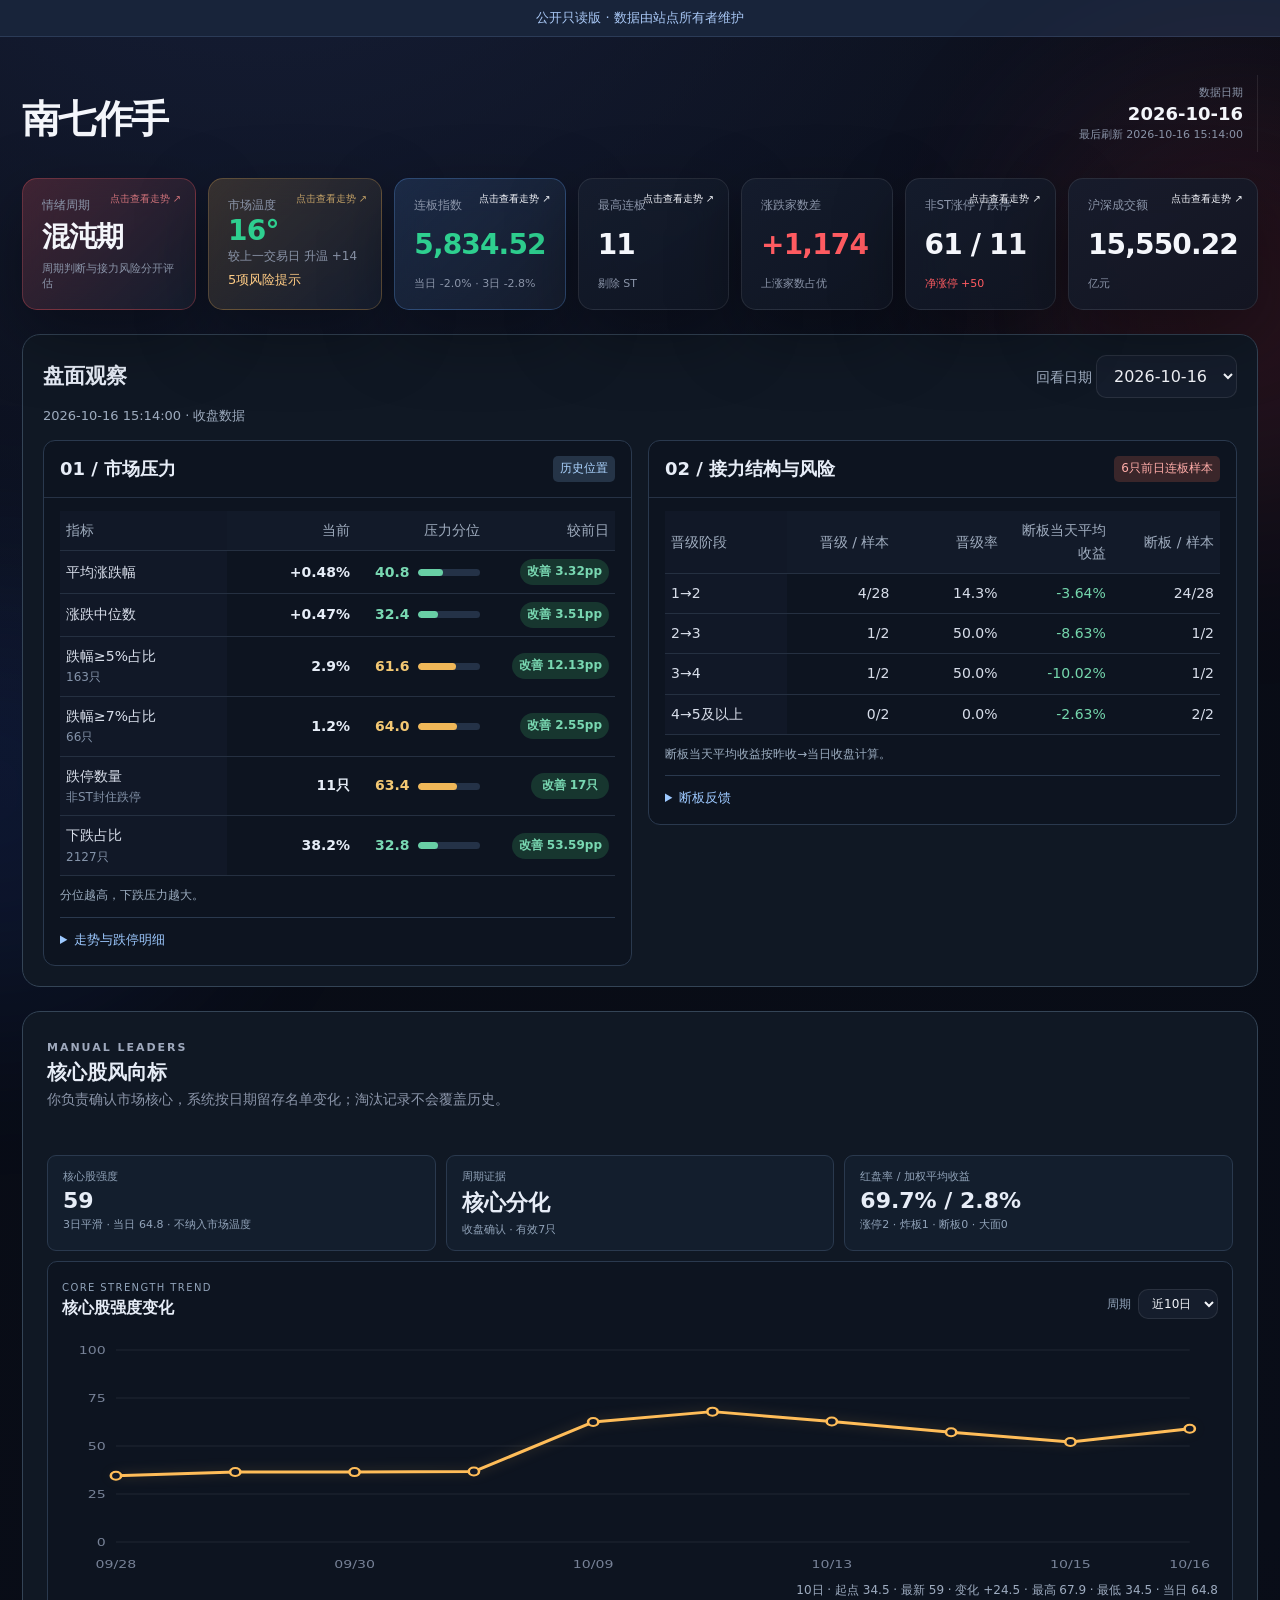
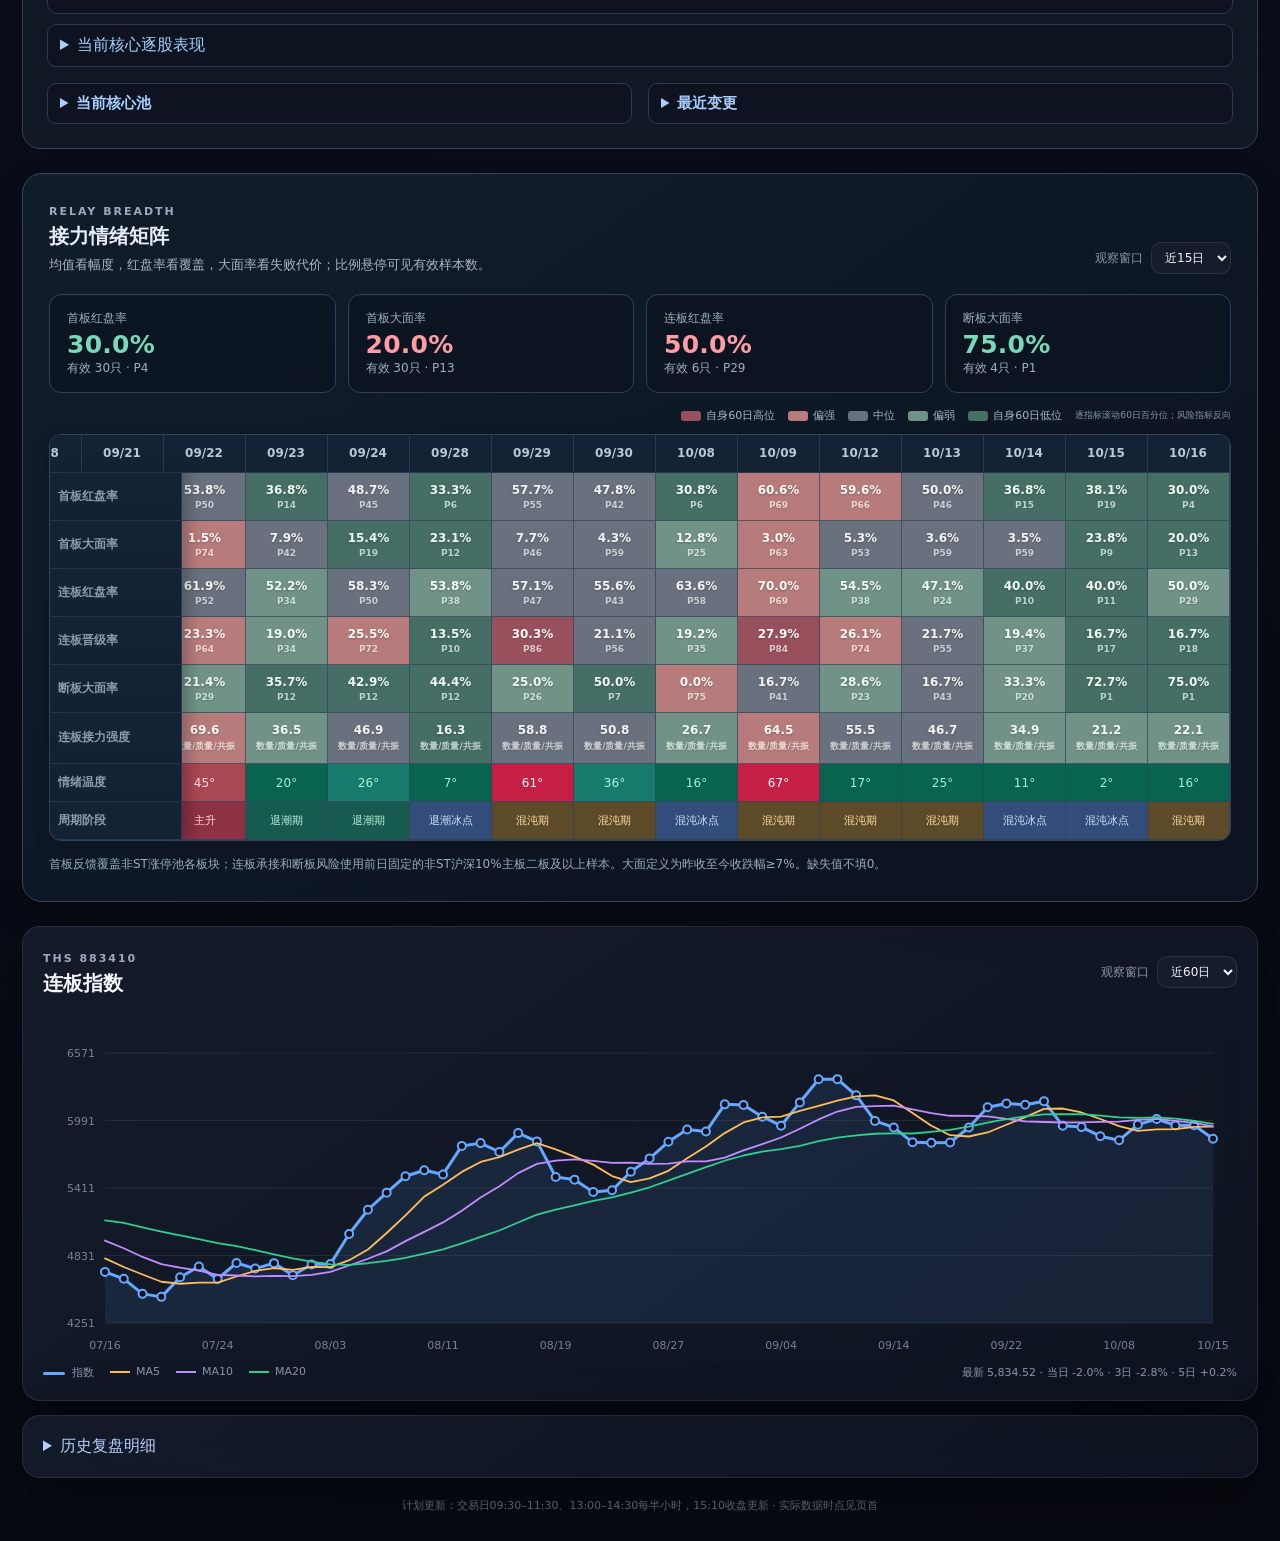
==== commit 1476387b: "Update dashboard 2026-10-17 23:26:57" ====
--- a/dashboard.html
+++ b/dashboard.html
@@ -3,7 +3,7 @@
 <head>
   <meta charset="utf-8">
   <meta name="viewport" content="width=device-width,initial-scale=1">
-  <title>A股南七作手</title>
+  <title>南七作手</title>
   <link rel="stylesheet" href="styles.css?v=20261010-review-signals2">
 <link rel="stylesheet" href="environment.css?v=20261010-morandi-percentile1">  <link rel="stylesheet" href="public-readonly.css?v=1">
 </head>
@@ -12,8 +12,7 @@
   <main class="shell">
     <header class="topbar">
       <div>
-        <div class="eyebrow"><span class="live-dot"></span> A-SHARE SENTIMENT TERMINAL</div>
-        <h1>A股南七作手</h1>
+        <h1>南七作手</h1>
       </div>
       <div class="top-actions">
         <div class="update-meta"><span>数据日期</span><strong id="tradeDate">—</strong><small id="updateTime">等待数据</small></div>
@@ -34,7 +33,7 @@
 
     
 
-    <section id="environment-panel" class="env-panel" aria-label="空仓与修复证据"><div class="env-heading"><div><h2>盘面观察</h2></div><label>回看日期 <select id="env-date"></select></label></div><div class="env-context" id="env-context"></div><div class="env-grid" id="env-cards"></div><details class="env-method"><summary>数据口径与覆盖</summary><div id="coverage-detail"></div><p>接力温度V2自2026-08-25起使用完整逐股名单；更早日期缺少同口径名单，保留历史温度V1，并在温度图提示中标明版本。两段适合分别观察方向和拐点，不直接比较绝对温度。</p><p>压力分位使用所选日之前250个交易日，不含当日。广度回建采用当前沪深北股票名单与前复权日线，存在退市遗漏、历史成分偏差；未获得报价的股票不填零。V2接力样本固定为前一交易日非ST沪深10%主板二板及以上股票，包含次日失败者；高位暂定义为4板及以上。</p><p>2026-08-25以前的“连板率”为当日连板数÷昨日涨停数的总量近似，只用于展示，不参与V1温度和周期判断。旧周期使用市场广度、涨跌停、炸板率、最高板和连板数量；恢复与主升分别要求连续改善和后续确认。</p><p>“连板日内中位”为固定样本今开→今收的中位数，用于识别承接和高开低走；“连板断板中位”为其中未续板股票昨收→今收的中位数，用于衡量接错后的代价。算术均值不参与V2核心评分。逐股数据不足60个有效交易日时使用绝对阈值，暂不使用短样本历史分位。</p><p>D日为收盘确认的连板终止日；D+1、D+2相对D日收盘累计计算，尚未发生的结果不展示。盘中仅记录暂未封板，不形成当日断板批次。收益是样本价格变化，不是实际打板收益。周期V3：有完整接力数据时与温度共用模型分，单独断板亏损不否决修复观察；修复确认要求连续改善与承接，风险独立展示。盘中判断未确认。规则仍需随实盘样本积累继续验证。</p><p>所有时间为北京时间。非交易日、行情日期未切换时跳过更新；上游延迟或失败会保留上一完整版本。</p></details></section>
+    <section id="environment-panel" class="env-panel" aria-label="空仓与修复证据"><div class="env-heading"><div><h2>盘面观察</h2></div><label>回看日期 <select id="env-date"></select></label></div><div class="env-context" id="env-context"></div><div class="env-grid" id="env-cards"></div></section>
     <section class="core-panel" aria-labelledby="corePoolTitle">
       <div class="section-head"><div><span class="section-kicker">MANUAL LEADERS</span><h2 id="corePoolTitle">核心股风向标</h2><p>你负责确认市场核心，系统按日期留存名单变化；淘汰记录不会覆盖历史。</p></div></div>
       <form id="coreStockForm" class="core-form">
